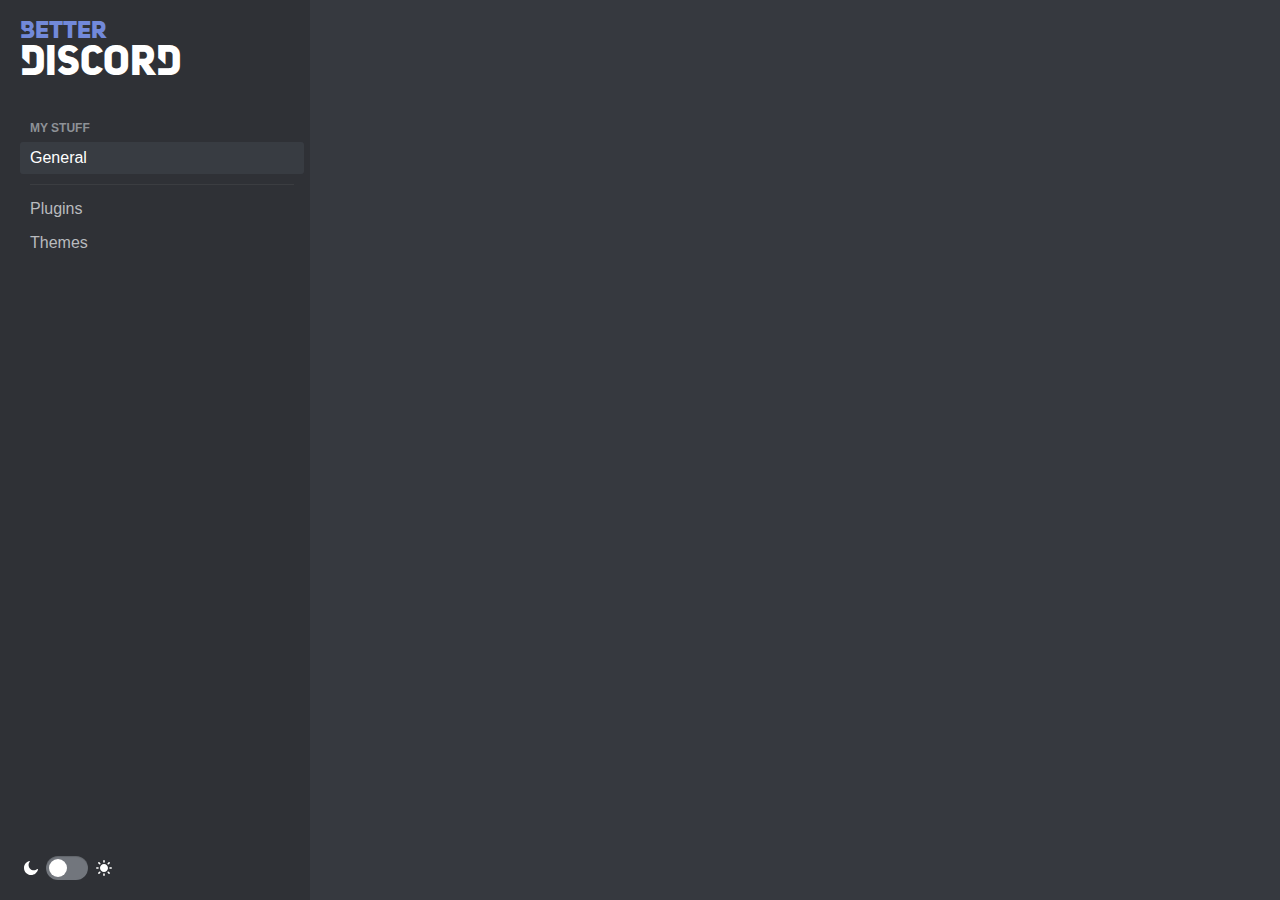
==== index.html @ d0156a09 "stuff" ====
<!DOCTYPE html>
<html class="theme-dark">
	<head>
		<link type="text/css" rel="stylesheet" href="https://mwittrien.github.io/_res/css/discord.css"></link>
		<link type="text/css" rel="stylesheet" href="https://mwittrien.github.io/_res/css/main.css"></link>
		<script src="https://mwittrien.github.io/downloader/downloader.js"></script>
		<style>
			.logo {
				text-transform: uppercase;
				font-family: Discord;
			}
			.logo .primary {
				color: var(--blurple);
				font-size: 24px;
			}
			.logo .secondary {
				font-size: 40px;
			}
		</style>
		<script>
			window.onload = function () {
				const getRects = node => {
					return Node.prototype.isPrototypeOf(node) && node.nodeType != Node.TEXT_NODE ? node.getBoundingClientRect() : {};
				};
				const createElement = html => {
					if (typeof html != "string" || !html.trim()) return null;
					const template = document.createElement("template");
					try {template.innerHTML = html.replace(/(?<!pre)>[\t\r\n]+<(?!pre)/g, "><");}
					catch (err) {template.innerHTML = html.replace(/>[\t\r\n]+<(?!pre)/g, "><");}
					if (template.content.childNodes.length == 1) return template.content.firstElementChild || template.content.firstChild;
					else {
						const wrapper = document.createElement("span");
						const nodes = Array.from(template.content.childNodes);
						while (nodes.length) wrapper.appendChild(nodes.shift());
						return wrapper;
					}
				};
				const toggleElement = (node, force) => {
					let hide = force === undefined ? getComputedStyle(node, null).getPropertyValue("display") != "none" : !force;
					if (hide) node.style.setProperty("display", "none", "important");
					else node.style.removeProperty("display");
				};
				const formatClassName = (...classes) => {
					return [...new Set(classes.flat(10).filter(n => n).join(" ").split(" "))].join(" ").trim();
				};
				
				const appendModal = (...children) => {
					let modals = document.querySelector(".modals");
					const modalChildren = [children].flat(10);
					if (!modals || !modalChildren.length) return;
					
					const wrapper = createElement(`<div class="modal-wrapper"><div class="backdrop"></div></div>`);
					const backdrop = wrapper.querySelector(".backdrop");
					
					backdrop.addEventListener("click", _ => wrapper.remove());
					for (let child of modalChildren) wrapper.appendChild(child);
					modals.appendChild(wrapper);
					return wrapper;
				};
				
				const createSpinner = wrap => {
					return createElement(`${wrap ? '<div class="spinner-container">' : ''}<span class="spinner"><span class="spinner-inner"><span class="spinner-item"></span><span class="spinner-item"></span></span></span>${wrap ? '</div>' : ''}`);
				};
				
				const createSwitch = (config = {}) => {
					const switchEle = createElement(`<div class="${formatClassName("switch", config.checked && "switch-checked", config.disabled && "switch-disabled")}"><input type="checkbox" class="switch-checkbox"></div>`);
					switchEle.addEventListener("click", _ => {
						let checked = !switchEle.classList.contains("switch-checked");
						switchEle.classList.toggle("switch-checked");
						if (typeof config.onChange == "function") config.onChange(checked);
					});
					return switchEle;
				};
				
				const createTooltip = (anker, text, config = {}) => {
					let itemLayerContainer = document.querySelector(".layer-items");
					if (!itemLayerContainer) return;
					let itemLayer = createElement(`<div class="layer-item layer-item-disabled">
						<div class="tooltip">
							<div class="tooltip-pointer"></div>
							<div class="tooltip-content"></div>
						</div>
					</div>`);
					itemLayerContainer.appendChild(itemLayer);
					
					let tooltip = itemLayer.firstElementChild;
					let tooltipContent = itemLayer.querySelector(".tooltip-content");
					let tooltipPointer = itemLayer.querySelector(".tooltip-pointer");
					
					if (config.id) tooltip.id = config.id.split(" ").join("");
					let type = config.type || "top";
					tooltip.classList.add(`tooltip-${type}`);
					tooltip.classList.add(config.color ? `tooltip-${config.color}` : "tooltip-primary");

					let mouseMove = e => {
						let parent = e.target.parentElement.querySelector(":hover");
						if (parent && anker != parent && !anker.contains(parent)) itemLayer.removeTooltip();
					};
					let mouseLeave = e => {itemLayer.removeTooltip();};
					document.addEventListener("mousemove", mouseMove);
					document.addEventListener("mouseleave", mouseLeave);
					
					let observer = new MutationObserver(changes => changes.forEach(change => {
						let nodes = Array.from(change.removedNodes);
						if (nodes.indexOf(itemLayer) > -1 || nodes.indexOf(anker) > -1 || nodes.some(n => n.contains(anker))) itemLayer.removeTooltip();
					}));
					observer.observe(document.body, {subtree: true, childList: true});
					
					(tooltip.setText = itemLayer.setText = newText => {
						if (config.html) tooltipContent.innerHTML = newText;
						else tooltipContent.innerText = newText;
					})(text);
					(tooltip.removeTooltip = itemLayer.removeTooltip = _ => {
						document.removeEventListener("mousemove", mouseMove);
						document.removeEventListener("mouseleave", mouseLeave);
						itemLayer.remove();
						observer.disconnect();
					});
					(tooltip.update = itemLayer.update = newText => {
						if (newText) tooltip.setText(newText);
						let left, top;
						const tRects = getRects(anker);
						const iRects = getRects(itemLayer);
						const aRects = getRects(document.querySelector(".app-mount"));
						const positionOffsets = {height: 10, width: 10};
						const offset = typeof config.offset == "number" ? config.offset : 0;
						switch (type) {
							case "top":
								top = tRects.top - iRects.height - positionOffsets.height + 2 - offset;
								left = tRects.left + (tRects.width - iRects.width) / 2;
								break;
							case "bottom":
								top = tRects.top + tRects.height + positionOffsets.height - 2 + offset;
								left = tRects.left + (tRects.width - iRects.width) / 2;
								break;
							case "left":
								top = tRects.top + (tRects.height - iRects.height) / 2;
								left = tRects.left - iRects.width - positionOffsets.width + 2 - offset;
								break;
							case "right":
								top = tRects.top + (tRects.height - iRects.height) / 2;
								left = tRects.left + tRects.width + positionOffsets.width - 2 + offset;
								break;
							}
							
						itemLayer.style.setProperty("top", `${top}px`, "important");
						itemLayer.style.setProperty("left", `${left}px`, "important");
						
						tooltipPointer.style.removeProperty("margin-left");
						tooltipPointer.style.removeProperty("margin-top");
						if (type == "top" || type == "bottom") {
							if (left < 0) {
								itemLayer.style.setProperty("left", "5px", "important");
								tooltipPointer.style.setProperty("margin-left", `${left - 10}px`, "important");
							}
							else {
								const rightMargin = aRects.width - (left + iRects.width);
								if (rightMargin < 0) {
									itemLayer.style.setProperty("left", `${aRects.width - iRects.width - 5}px`, "important");
									tooltipPointer.style.setProperty("margin-left", `${-1*rightMargin}px`, "important");
								}
							}
						}
						else if (type == "left" || type == "right") {
							if (top < 0) {
								itemLayer.style.setProperty("top", `5px`, "important");
								tooltipPointer.style.setProperty("margin-top", `${top - 10}px`, "important");
							}
							else {
								const bottomMargin = aRects.height - (top + iRects.height);
								if (bottomMargin < 0) {
									itemLayer.style.setProperty("top", `${aRects.height - iRects.height - 5}px`, "important");
									tooltipPointer.style.setProperty("margin-top", `${-1*bottomMargin}px`, "important");
								}
							}
						}
					})();
					
					return itemLayer;
				};
				
				const createLoadingList = (url, getHeader, getChildren) => {
					let header = createElement(`<div class="header">${typeof getHeader == "function" ? getHeader(0) : getHeader}</div>`);
					let list = createElement(`<div></div>`);
					list.appendChild(createSpinner(true));
					
					const parseResponse = response => {
						try {
							while (list.childElementCount) list.firstElementChild.remove();
							list.classList.add("addon-list");
							let children = [getChildren(response)].flat(10).filter(n => n);
							for (let child of children) list.appendChild(child);
							header.innerText = typeof getHeader == "function" ? getHeader(children.length) : getHeader;
						}
						catch (err) {console.error("Error:", err);}
					};
					if (createLoadingList.cache[url]) parseResponse(createLoadingList.cache[url]);
					else {
						const xhttp = new XMLHttpRequest();
						xhttp.onload = function() {
							createLoadingList.cache[url] = this.response;
							parseResponse(this.response);
						};
						xhttp.open("GET", url);
						xhttp.send();
					}
					
					return [header, list];
				};
				createLoadingList.cache = {};
				const createAddonList = (type, ending) => {
					return createLoadingList(`https://mwittrien.github.io/BetterDiscordAddons/${type}/README.md`, amount => `${type} - ${amount}`, response => {
						return response.split("- [").splice(1).map(n => {
							let m = n.split("](");
							let l = m[1].split(") - ");
							let fileName = l[0].split("/").pop();
							return createAddonCard({
								name: (m[0] || "").trim(),
								description: (l[1] || "").trim(),
								icon: `<svg width="100%" height="100%" viewBox="0 0 24 24"><path fill="currentColor" d="${type == "Plugins" ? "m 11.470703,0.625 c -1.314284,0 -2.3808593,1.0666594 -2.3808592,2.3808594 V 4.4335938 H 5.2792969 c -1.0476168,0 -1.8945313,0.85855 -1.8945313,1.90625 v 3.6191406 h 1.4179688 c 1.41905,0 2.5722656,1.1512126 2.5722656,2.5703126 0,1.4191 -1.1532156,2.572266 -2.5722656,2.572265 H 3.375 v 3.619141 c 0,1.0477 0.8566801,1.904297 1.9042969,1.904297 h 3.6191406 v -1.427734 c 0,-1.4189 1.1532235,-2.572266 2.5722655,-2.572266 1.41905,0 2.570313,1.153366 2.570313,2.572266 V 20.625 h 3.61914 c 1.047626,0 1.90625,-0.856597 1.90625,-1.904297 v -3.810547 h 1.427735 c 1.314292,0 2.380859,-1.066559 2.380859,-2.380859 0,-1.3143 -1.066567,-2.38086 -2.380859,-2.380859 H 19.566406 V 6.3398438 c 0,-1.0477002 -0.858624,-1.90625 -1.90625,-1.90625 H 13.851562 V 3.0058594 c 0,-1.3142 -1.066568,-2.3808594 -2.380859,-2.3808594 z" : "m 14.69524,1.9999881 c -0.17256,0 -0.34519,0.065 -0.47686,0.1969 L 8.8655531,7.5498683 16.449675,15.134198 21.802502,9.7812182 c 0.26333,-0.2633 0.26333,-0.6904 0,-0.9537 L 20.7902,7.8168183 c -0.22885,-0.2289 -0.58842,-0.2633 -0.85606,-0.081 l -2.127134,1.4452499 1.437076,-2.1418399 c 0.17949,-0.2675 0.14486,-0.6251001 -0.083,-0.8528001 l -2.195488,-2.19433 c -0.20264,-0.2026 -0.51169,-0.2562 -0.7698,-0.1318 l -0.37921,0.1839 0.18228,-0.4036001 c 0.11521,-0.2555 0.0599,-0.5553 -0.13834,-0.7535 l -0.68843,-0.6901 c -0.131639,-0.13172 -0.30429,-0.19701 -0.476854,-0.19701 z M 7.8695308,8.5459582 6.3201566,10.095378 c -0.126449,0.1264 -0.196927,0.298 -0.196927,0.4769 0,0.1788 0.07043,0.3505 0.196927,0.4769 l 1.469627,1.46967 c 0.283151,0.2832 0.421272,0.6744 0.377578,1.07255 -0.04365,0.3979 -0.264001,0.7495 -0.602173,0.9651 -4.3184212,2.75283 -4.720939,3.15533 -4.853187,3.28763 -0.9493352,0.9493 -0.9493352,2.494471 0,3.443871 0.9502793,0.9503 2.4954759,0.9484 3.4437772,0 0.132338,-0.1323 0.534965,-0.535 3.2875378,-4.853321 0.215049,-0.3374 0.5670574,-0.5568 0.9651044,-0.6006 0.399307,-0.044 0.790042,0.094 1.072518,0.376 l 1.469626,1.46967 c 0.26328,0.2633 0.69043,0.2633 0.95371,0 l 1.549374,-1.54942 z M 4.4762059,18.571608 c 0.243902,0 0.487705,0.092 0.673783,0.2783 0.3722,0.3722 0.3722,0.975401 0,1.347601 -0.3722,0.3722 -0.97541,0.3722 -1.3475649,0 -0.3722,-0.3722 -0.3722,-0.975401 0,-1.347601 0.1861,-0.1861 0.42988,-0.2783 0.6737819,-0.2783 z"}"/></svg>`,
								resourceUrl: `https://mwittrien.github.io/BetterDiscordAddons/${type}/${fileName}/_res`,
								websiteUrl: `https://github.com/mwittrien/BetterDiscordAddons/tree/master/${type}/${fileName}`,
								sourceUrl: `https://mwittrien.github.io/BetterDiscordAddons/${type}/${fileName}/${fileName}${ending}`,
								download: `?${type.toLowerCase().slice(0, -1)}=${l[0].split("/").pop()}`
							});
						});
					});
				};
				const createLibraryEntry = _ => {
					return createLoadingList("https://mwittrien.github.io/BetterDiscordAddons/Library/README.md", "Required Library", response => {
						let parsedResponse = response.trim().replace(/\r/g, "");
						let fileName = (parsedResponse.split(" -")[0] || "").replace("# ", "").trim();
						return createAddonCard({
							name: fileName,
							description: (parsedResponse.split("\n").pop() || "").trim(),
							icon: `<svg width="100%" height="100%" viewBox="0 0 24 24"><path fill="currentColor" d="m 7.3125,2.625 c -0.3238672,0 -0.5859375,0.2620703 -0.5859375,0.5859375 V 14.929687 c 0,0.323868 0.2620703,0.585938 0.5859375,0.585938 2.710313,0 3.840547,1.498711 4.101563,1.914062 V 3.9905599 C 10.603047,3.3127865 9.3007813,2.625 7.3125,2.625 Z M 4.96875,3.796875 c -0.3238672,0 -0.5859375,0.2620703 -0.5859375,0.5859375 V 17.273437 c 0,0.323868 0.2620703,0.585938 0.5859375,0.585938 h 5.30599 C 9.9465755,17.461602 9.0865625,16.6875 7.3125,16.6875 c -0.9692969,0 -1.7578125,-0.788516 -1.7578125,-1.757813 V 3.796875 Z m 9.375,0 c -0.662031,0 -1.266641,0.2287891 -1.757812,0.6005859 V 18.445312 c 0,-0.323281 0.262656,-0.585937 0.585937,-0.585937 h 5.859375 c 0.323868,0 0.585937,-0.26207 0.585937,-0.585938 V 4.3828125 c 0,-0.3238672 -0.262069,-0.5859375 -0.585937,-0.5859375 z M 2.5859375,4.96875 C 2.2620703,4.96875 2,5.2308203 2,5.5546875 V 19.617187 c 0,0.323868 0.2620703,0.585938 0.5859375,0.585938 H 9.171224 c 0.2420313,0.68207 0.892995,1.171875 1.656901,1.171875 h 2.34375 c 0.763906,0 1.414831,-0.489805 1.656901,-1.171875 h 6.585286 C 21.73793,20.203125 22,19.941055 22,19.617187 V 5.5546875 C 22,5.2308203 21.73793,4.96875 21.414062,4.96875 h -0.585937 v 12.304687 c 0,0.969297 -0.827578,1.757813 -1.796875,1.757813 H 13.656901 C 13.41487,19.71332 12.763907,20.203125 12,20.203125 c -0.763906,0 -1.414831,-0.489805 -1.656901,-1.171875 H 4.96875 c -0.9692968,0 -1.796875,-0.788516 -1.796875,-1.757813 V 4.96875 Z"/></svg>`,
							resourceUrl: "https://mwittrien.github.io/BetterDiscordAddons/Library/_res",
							websiteUrl: "https://github.com/mwittrien/BetterDiscordAddons/tree/master/Library",
							sourceUrl: "https://mwittrien.github.io/BetterDiscordAddons/Library/0${fileName}.plugin.js",
							download: "?library"
						});
					});
				};
				const createAddonCard = addon => {
					let card = createElement(`<div class="addon-card">
						<div class="addon-header">
							<div class="addon-cover-wrapper">
								<div class="addon-cover-placeholder"></div>
							</div>
							<div class="addon-icon-wrapper">
								<div class="addon-icon">${addon.icon}</div>
							</div>
						</div>
						<div class="addon-info">
							<div class="addon-title">
								<div class="addon-name">${addon.name}</div>
							</div>
							<div class="addon-description">${addon.description}</div>
							<div class="addon-controls">
								<div class="addon-links"></div>
								<div class="addon-buttons"></div>
							</div>
						</div>
					</div>`);
					
					let headerEle = card.querySelector(".addon-header");
					let linksEle = card.querySelector(".addon-links");
					let buttonsEle = card.querySelector(".addon-buttons");
					
					if (addon.resourceUrl) {
						if (!createAddonCard.cache[addon.resourceUrl]) createAddonCard.cache[addon.resourceUrl] = {};
						
						const addCover = _ => {
							if (createAddonCard.cache[addon.resourceUrl].cover.status != 200 || !createAddonCard.cache[addon.resourceUrl].cover.url) return;
							let coverWrapper = headerEle.querySelector(".addon-cover-wrapper");
							while (coverWrapper.childElementCount) coverWrapper.firstElementChild.remove();
							coverWrapper.appendChild(createElement(`<img class="addon-cover" src="${createAddonCard.cache[addon.resourceUrl].cover.url}" alt="">`));
						};
						if (createAddonCard.cache[addon.resourceUrl].cover) addCover();
						else {
							const types = ["png", "gif"];
							const checkCoverUrl = _ => {
								const type = types.shift();
								if (!type) createAddonCard.cache[addon.resourceUrl].cover = {status: 404};
								else {
									const xhttp = new XMLHttpRequest();
									const url = `${addon.resourceUrl}/cover.${type}`;
									xhttp.onload = function() {
										if (this.status == 200) {
											createAddonCard.cache[addon.resourceUrl].cover = {status: this.status, url: url};
											if (document.contains(headerEle)) addCover();
										}
										else checkCoverUrl();
									};
									xhttp.open("GET", url);
									xhttp.send();
								}
							};
							checkCoverUrl();
						}
						
						const addScreenshots = _ => {
							if (createAddonCard.cache[addon.resourceUrl].screenshots.status != 200) return;
							headerEle.appendChild(createElement(`<div class="addon-screenshots"><svg width="24" height="24" viewBox="0 0 24 24"><path fill="currentColor" d="m 6.4994245,0.9996277 c -1.3780784,0 -2.5000823,1.122003 -2.5000823,2.500082 V 14.500072 c 0,1.378078 1.1220017,2.500082 2.5000823,2.500082 H 21.499917 C 22.877989,17.000154 24,15.878152 24,14.500072 V 3.4997097 c 0,-1.378078 -1.122,-2.500082 -2.500083,-2.500082 z m 0,2.000066 H 21.499917 c 0.27602,0 0.500006,0.223999 0.500006,0.500016 V 10.599553 L 18.841627,6.9119317 c -0.335019,-0.393022 -0.82081,-0.603254 -1.34184,-0.615254 -0.518029,0.003 -1.003965,0.232854 -1.335982,0.630879 l -3.713013,4.4591323 -1.210978,-1.207071 c -0.684039,-0.6840423 -1.7975092,-0.6840423 -2.4805497,0 L 5.999408,12.939473 V 3.4997097 c 0,-0.276015 0.224001,-0.500016 0.5000165,-0.500016 z m 2.5000822,1.000033 c -1.1030635,0 -2.0000658,0.897002 -2.0000658,2.000065 0,1.103064 0.8970023,2.000066 2.0000658,2.000066 1.1030633,0 2.0000653,-0.897002 2.0000653,-2.000066 0,-1.103063 -0.897002,-2.000065 -2.0000653,-2.000065 z M 2.4992929,7.9314967 0.07343181,16.029419 C -0.23858614,17.220487 0.4722125,18.45635 1.665281,18.785369 L 17.12868,22.92613 c 0.193009,0.04992 0.38618,0.07424 0.576192,0.07424 0.996058,0 1.907165,-0.660779 2.16218,-1.634827 l 0.90042,-2.865342 H 6.2494162 c -1.6010916,0 -3.0241024,-1.024778 -3.5411321,-2.550865 L 2.6731251,15.834092 C 2.5511162,15.430068 2.4992959,15.090089 2.4992959,14.750071 Z"/></svg></div>`));
							headerEle.classList.add("has-screenshots");
							
							createAddonCard.cache[addon.resourceUrl].screenshots.urls.push(`${addon.resourceUrl}/screenshot1.png`);
							headerEle.addEventListener("click", _ => {
								const openScreenshots = _ => {
									const appMount = document.querySelector(".app-mount");
									
									const urls = [...new Set([createAddonCard.cache[addon.resourceUrl].screenshots.urls].flat(10).filter(n => n))];
									const images = {};
									
									const imageModal = createElement(`<div class="screenshots">
										<div class="screenshot previous"><img src="" alt=""></div>
										<div class="screenshot current"><img src="" alt=""></div>
										<div class="screenshot next"><img src="" alt=""></div>
									</div>`);
									const previous = imageModal.querySelector(".previous");
									const current = imageModal.querySelector(".current");
									const next = imageModal.querySelector(".next");
									
									let i = 0;
									const switchImages = _ => {
										loadImage(previous, urls[i-1]);
										loadImage(current, urls[i]);
										loadImage(next, urls[i+1]);
									};
									const loadImage = (screenshot, url) => {
										toggleElement(screenshot, url);
										if (url) {
											if (images[url]) setImage(screenshot, url);
											else {
												let loadingIcon = createSpinner(true);
												let image =  screenshot.firstElementChild;
												screenshot.appendChild(loadingIcon);
												image.remove();
												
												let img = new Image();
												img.onload = function() {
													loadingIcon.remove();
													screenshot.appendChild(image);
													images[url] = {width: this.width, height: this.height};
													setImage(screenshot, url);
												};
												img.src = url;
											}
										}
										else {
											screenshot.style.removeProperty("width");
											screenshot.style.removeProperty("height");
											screenshot.firstElementChild.src = "";
										}
									};
									const setImage = (screenshot, url) => {
										const aRects = getRects(appMount);
										const ratio = Math.min(1, (aRects.width * 0.8 - 20) / images[url].width, (aRects.height - 100) / images[url].height);
										const width = Math.round(ratio * images[url].width);
										const height = Math.round(ratio * images[url].height);
										screenshot.style.setProperty("width", `${width}px`);
										screenshot.style.setProperty("height", `${height}px`);
										screenshot.firstElementChild.src = url;
									};
									
									previous.addEventListener("click", _ => switchImages(--i));
									next.addEventListener("click", _ => switchImages(++i));
									switchImages();
									appendModal(imageModal);
								};
								if (createAddonCard.cache[addon.resourceUrl].screenshots.fetched) openScreenshots();
								else {
									const loadingScreen = appendModal(createSpinner(true));
									let i = 2;
									const loadScreenshot = _ => {
										const xhttp = new XMLHttpRequest();
										const url = `${addon.resourceUrl}/screenshot${i++}.png`;
										xhttp.onload = function() {
											if (this.status == 200) {
												createAddonCard.cache[addon.resourceUrl].screenshots.urls.push(url);
												loadScreenshot();
											}
											else {
												createAddonCard.cache[addon.resourceUrl].screenshots.fetched = true;
												loadingScreen.remove();
												openScreenshots();
											}
										};
										xhttp.open("GET", url);
										xhttp.send();
									};
									loadScreenshot();
								}
							});
						};
						if (createAddonCard.cache[addon.resourceUrl].screenshots) addScreenshots();
						else {
							const xhttp = new XMLHttpRequest();
							const url = `${addon.resourceUrl}/screenshot1.png`;
							xhttp.onload = function() {
								createAddonCard.cache[addon.resourceUrl].screenshots = {status: this.status, fetched: false, urls: []};
								if (document.contains(headerEle)) addScreenshots();
							};
							xhttp.open("GET", url);
							xhttp.send();
						}
					}
					
					let links = [], buttons = [];
					if (addon.websiteUrl) links.push({
						text: "Website",
						url: addon.websiteUrl,
						svg: `<svg width="20" height="20" viewBox="0 0 20 20"><path fill="currentColor" d="M 9.99,0 C 4.47,0 0,4.48 0,10 0,15.52 4.47,20 9.99,20 15.52,20 20,15.52 20,10 20,4.48 15.52,0 9.99,0 Z m 6.93,6 H 13.97 C 13.65,4.75 13.19,3.55 12.59,2.44 14.43,3.07 15.96,4.35 16.92,6 Z M 10,2.04 c 0.83,1.2 1.48,2.53 1.91,3.96 H 8.09 C 8.52,4.57 9.17,3.24 10,2.04 Z M 2.26,12 C 2.1,11.36 2,10.69 2,10 2,9.31 2.1,8.64 2.26,8 H 5.64 C 5.56,8.66 5.5,9.32 5.5,10 c 0,0.68 0.06,1.34 0.14,2 z m 0.82,2 h 2.95 c 0.32,1.25 0.78,2.45 1.38,3.56 C 5.57,16.93 4.04,15.66 3.08,14 Z M 6.03,6 H 3.08 C 4.04,4.34 5.57,3.07 7.41,2.44 6.81,3.55 6.35,4.75 6.03,6 Z M 10,17.96 C 9.17,16.76 8.52,15.43 8.09,14 h 3.82 C 11.48,15.43 10.83,16.76 10,17.96 Z M 12.34,12 H 7.66 C 7.57,11.34 7.5,10.68 7.5,10 7.5,9.32 7.57,8.65 7.66,8 h 4.68 c 0.09,0.65 0.16,1.32 0.16,2 0,0.68 -0.07,1.34 -0.16,2 z m 0.25,5.56 c 0.6,-1.11 1.06,-2.31 1.38,-3.56 h 2.95 c -0.96,1.65 -2.49,2.93 -4.33,3.56 z M 14.36,12 c 0.08,-0.66 0.14,-1.32 0.14,-2 0,-0.68 -0.06,-1.34 -0.14,-2 h 3.38 C 17.9,8.64 18,9.31 18,10 c 0,0.69 -0.1,1.36 -0.26,2 z"/></svg>`
					});
					if (addon.sourceUrl) links.push({
						text: "Source",
						url: addon.sourceUrl,
						svg: `<svg width="20" height="20" viewBox="0 0 20 20"><path fill="currentColor" d="m 10,0.4165232 c -5.525,0 -10,4.4 -10,9.8266668 0,4.3425 2.865,8.025 6.8375,9.323334 0.5,0.0925 0.6833333,-0.211667 0.6833333,-0.4725 0,-0.233334 -0.00833,-0.851667 -0.0125,-1.670834 C 4.7266667,18.01569 4.14,16.104857 4.14,16.104857 c -0.455,-1.134167 -1.1125,-1.4375 -1.1125,-1.4375 -0.9058333,-0.609167 0.07,-0.596667 0.07,-0.596667 1.0041667,0.06833 1.5316667,1.0125 1.5316667,1.0125 0.8916666,1.5025 2.3408333,1.068334 2.9125,0.8175 0.09,-0.635833 0.3475,-1.068333 0.6333333,-1.314166 C 5.9541667,14.34069 3.62,13.49569 3.62,9.7306896 c 0,-1.0725 0.3875,-1.949166 1.0291667,-2.636666 -0.1125,-0.248334 -0.45,-1.2475004 0.0875,-2.6008337 0,0 0.8375,-0.2633333 2.75,1.0075 0.8,-0.2183333 1.65,-0.3266667 2.5,-0.3316667 0.8500003,0.005 1.7000003,0.1133334 2.5000003,0.3316667 1.9,-1.2708333 2.7375,-1.0075 2.7375,-1.0075 0.5375,1.3533333 0.2,2.3524997 0.1,2.6008337 0.6375,0.6875 1.025,1.564166 1.025,2.636666 0,3.7750004 -2.3375,4.6058344 -4.5625,4.8475004 0.35,0.295 0.675,0.8975 0.675,1.818334 0,1.315 -0.0125,2.371666 -0.0125,2.690833 0,0.2575 0.175,0.565 0.6875,0.466667 C 17.1375,18.264024 20,14.579024 20,10.24319 20,4.8165232 15.5225,0.4165232 10,0.4165232 Z"/></svg>`
					});
					if (addon.download) buttons.push({
						text: "Download",
						svg: `<svg width="20" height="20" viewBox="0 0 16 16"><path fill="currentColor" fill-rule="evenodd" d="M7.47 10.78a.75.75 0 001.06 0l3.75-3.75a.75.75 0 00-1.06-1.06L8.75 8.44V1.75a.75.75 0 00-1.5 0v6.69L4.78 5.97a.75.75 0 00-1.06 1.06l3.75 3.75zM3.75 13a.75.75 0 000 1.5h8.5a.75.75 0 000-1.5h-8.5z"/></svg>`,
						onClick: _ => window.DownloadApi.convert(addon.download)
					});
					for (let link of links) {
						let linkEle = createElement(`<div class="addon-link">${link.svg}</div>`);
						if (link.text) linkEle.addEventListener("mouseenter", _ => createTooltip(linkEle, link.text));
						if (link.url) linkEle.addEventListener("click", _ => window.open(link.url, "_target"));
						linksEle.appendChild(linkEle);
					}
					for (let button of buttons) {
						let buttonEle = createElement(`<button class="addon-button">${button.svg}</button>`);
						if (button.text) buttonEle.addEventListener("mouseenter", _ => createTooltip(buttonEle, button.text));
						if (button.onClick) buttonEle.addEventListener("click", button.onClick);
						buttonsEle.appendChild(buttonEle);
					}
					return card;
				};
				createAddonCard.cache = {};
				
				const sidebar = document.querySelector(".sidebar-region .sidebar");
				const sidebarHeader = document.querySelector(".sidebar-region .sidebar-header");
				const sidebarFooter = document.querySelector(".sidebar-region .sidebar-footer");
				const content = document.querySelector(".content-region .content");
				
				const sections = [
					{section: "Title", title: "My Stuff"},
					{section: "General", renderSection: _ => {}},
					{section: "Separator"},
					{section: "Plugins", renderSection: _ => [createAddonList("Plugins", ".plugin.js"), createElement(`<div class="divider"></div>`), createLibraryEntry()]},
					{section: "Themes", renderSection: _ => createAddonList("Themes", ".theme.css")}
				];
				let items = [];
				
				let selectedSection;
				const renderContent = data => {
					if (typeof data.renderSection != "function") return;
					while (content.childElementCount) content.firstElementChild.remove();
					let sectionElements = [data.renderSection()].flat(10).filter(n => n);
					for (let element of sectionElements) content.appendChild(element);
					selectedSection = data.section;
				};
				renderContent(sections.find(data => data.section != "Title" && data.section != "Separator"));
				
				sidebarHeader.appendChild(createElement(`<div class="logo"><div class="primary">Better</div><div class="secondary">Discord</div></div>`));
				
				const changeTheme = value => {
					for (let element of document.querySelectorAll(".theme-dark, .theme-light")) {
						element.classList.add(value ? "theme-light" : "theme-dark");
						element.classList.remove(value ? "theme-dark" : "theme-light");
					}
				};
				let isLight = localStorage.getItem("theme") == "light";
				changeTheme(isLight);
				let themeSwitch = createElement(`<div class="theme-switch"><svg width="14" height="14" viewBox="0 0 24 24"><path fill="currentColor" d="m 23.41599,13.668986 c -0.24551,-0.06138 -0.49103,0 -0.70585,0.153447 -0.79793,0.675166 -1.71861,1.227575 -2.73136,1.595848 -0.95137,0.368272 -1.99481,0.552408 -3.09963,0.552408 -2.48583,0 -4.75685,-1.012749 -6.38338,-2.639286 C 8.8692296,11.704867 7.8564796,9.4338531 7.8564796,6.9480141 c 0,-1.043439 0.18414,-2.056188 0.49103,-2.976869 0.33758,-0.98206 0.82861,-1.872052 1.47309,-2.639286 C 10.0968,0.99427611 10.03542,0.50324611 9.6978396,0.22704111 c -0.21482,-0.153447 -0.46034,-0.214825 -0.70585,-0.153447 -2.6086,0.705856 -4.87961,2.27101399 -6.50615,4.35789099 C 0.92067962,6.4876731 -3.791132e-7,9.0348911 -3.791132e-7,11.796935 c 0,3.345141 1.3503299791132,6.383389 3.5599699791132,8.593024 2.20963,2.209635 5.21719,3.559967 8.5930204,3.559967 2.82342,0 5.43202,-0.98206 7.5189,-2.608597 2.11756,-1.657226 3.65203,-4.020307 4.29651,-6.720972 0.12276,-0.429651 -0.12276,-0.859303 -0.55241,-0.951371 z"/></svg><svg width="16" height="16" viewBox="0 0 24 24"><path fill="currentColor" d="m 12,-3.15e-5 c -0.647828,0 -1.172909,0.52508111 -1.172909,1.1729088 v 1.8766543 c 0,0.6472963 0.525081,1.1718709 1.172909,1.1718709 0.647296,0 1.172909,-0.5245746 1.172909,-1.1718709 V 1.1728773 C 13.172909,0.52504961 12.647828,-3.15e-5 12,-3.15e-5 Z M 4.343915,3.1709746 c -0.300132,0 -0.600289,0.1145172 -0.82934,0.3435687 -0.458103,0.4575715 -0.458103,1.2011087 0,1.6586802 l 1.326529,1.3265289 c 0.458103,0.4586345 1.200577,0.4586345 1.65868,0 0.458103,-0.4581029 0.458103,-1.2005772 0,-1.6586801 L 5.173255,3.5145433 C 4.944203,3.2854918 4.644047,3.1709746 4.343915,3.1709746 Z m 15.311132,0 c -0.300198,0 -0.599516,0.1147829 -0.828302,0.3435687 l -1.327567,1.326529 c -0.457571,0.4581029 -0.457571,1.2005772 0,1.6586801 0.458635,0.4581031 1.201109,0.4581031 1.65868,0 l 1.327567,-1.3265289 c 0.458103,-0.4575715 0.458103,-1.2005773 0,-1.6586802 C 20.256374,3.2857575 19.955246,3.1709746 19.655047,3.1709746 Z M 12,5.9890697 c -3.314603,0 -6.010899,2.6962957 -6.010899,6.0108983 0,3.314603 2.696296,6.011937 6.010899,6.011937 3.314072,0 6.010899,-2.696802 6.010899,-6.011937 C 18.010899,8.6848339 15.314072,5.9890697 12,5.9890697 Z M 1.172909,10.82706 C 0.525081,10.82706 0,11.35214 0,11.999968 c 0,0.647828 0.525081,1.171871 1.172909,1.171871 h 1.876654 c 0.647296,0 1.171871,-0.524043 1.171871,-1.171871 0,-0.647828 -0.525081,-1.172908 -1.172909,-1.172908 z m 19.777528,0 c -0.647828,0 -1.172909,0.52508 -1.172909,1.172908 0,0.647828 0.525081,1.171871 1.172909,1.171871 h 1.876654 C 23.474919,13.171839 24,12.647796 24,11.999968 24,11.35214 23.474919,10.82706 22.827091,10.82706 Z M 5.670444,17.156616 c -0.300132,0 -0.600289,0.114251 -0.82934,0.343569 l -1.326529,1.326528 c -0.457572,0.457572 -0.458103,1.201109 0,1.65868 0.458103,0.457572 1.201108,0.457572 1.65868,0 l 1.326529,-1.327567 c 0.458103,-0.457571 0.458103,-1.200601 0,-1.657641 -0.229052,-0.229318 -0.529208,-0.343569 -0.82934,-0.343569 z m 12.658074,0.0011 c -0.300198,0 -0.600288,0.113745 -0.82934,0.342532 -0.458103,0.45757 -0.458103,1.200576 0,1.658679 l 1.327567,1.326529 c 0.458103,0.457572 1.200577,0.457572 1.65868,0 0.458103,-0.457571 0.458103,-1.200602 0,-1.657642 l -1.327567,-1.327566 c -0.228785,-0.228787 -0.529141,-0.342532 -0.82934,-0.342532 z M 12,19.777559 c -0.647828,0 -1.172909,0.525081 -1.172909,1.172909 v 1.875616 c 0,0.648359 0.525081,1.173947 1.172909,1.173947 0.647828,0 1.172909,-0.525588 1.172909,-1.173947 v -1.875616 c 0,-0.647828 -0.525613,-1.172909 -1.172909,-1.172909 z"/></svg></div>`);
				themeSwitch.insertBefore(createSwitch({
					checked: isLight,
					onChange: value => {
						localStorage.setItem("theme", value ? "light" : "dark");
						changeTheme(value);
					}
				}), themeSwitch.firstElementChild.nextSibling);
				sidebarFooter.appendChild(themeSwitch);
				
				for (const data of sections) {
					const item = createElement(data.section == "Title" ? `<div class="sidebar-title">${data.title}</div>` : data.section == "Separator" ? `<div class="sidebar-separator"></div>` : `<div class="${formatClassName("sidebar-item", selectedSection == data.section && "selected")}">${data.section}</div>`);
					if (typeof data.renderSection == "function") {
						items.push(item);
						item.addEventListener("click", _ => {
							if (selectedSection == data.section) return;
							renderContent(data);
							for (let i of items) i.classList.remove("selected");
							item.classList.add("selected");
						});
					}
					sidebar.appendChild(item);
				}
			};
		</script>
	</head>
	<body>
		<div class="app-mount">
			<div class="app-container">
				<div class="app">
					<div class="bg"></div>
					<div class="layers">
						<div class="layer">
							<div class="sidebar-view">
								<div class="sidebar-region">
									<div class="sidebar-header"></div>
									<div class="scroller fade">
										<div class="sidebar"></div>
									</div>
									<div class="sidebar-footer"></div>
								</div>
								<div class="content-region">
									<div class="scroller auto">
										<div class="content"></div>
									</div>
								</div>
							</div>
						</div>
					</div>
				</div>
			</div>
			<div class="modals"></div>
			<div class="layer-items"></div>
		</div>
	</body>
</html>
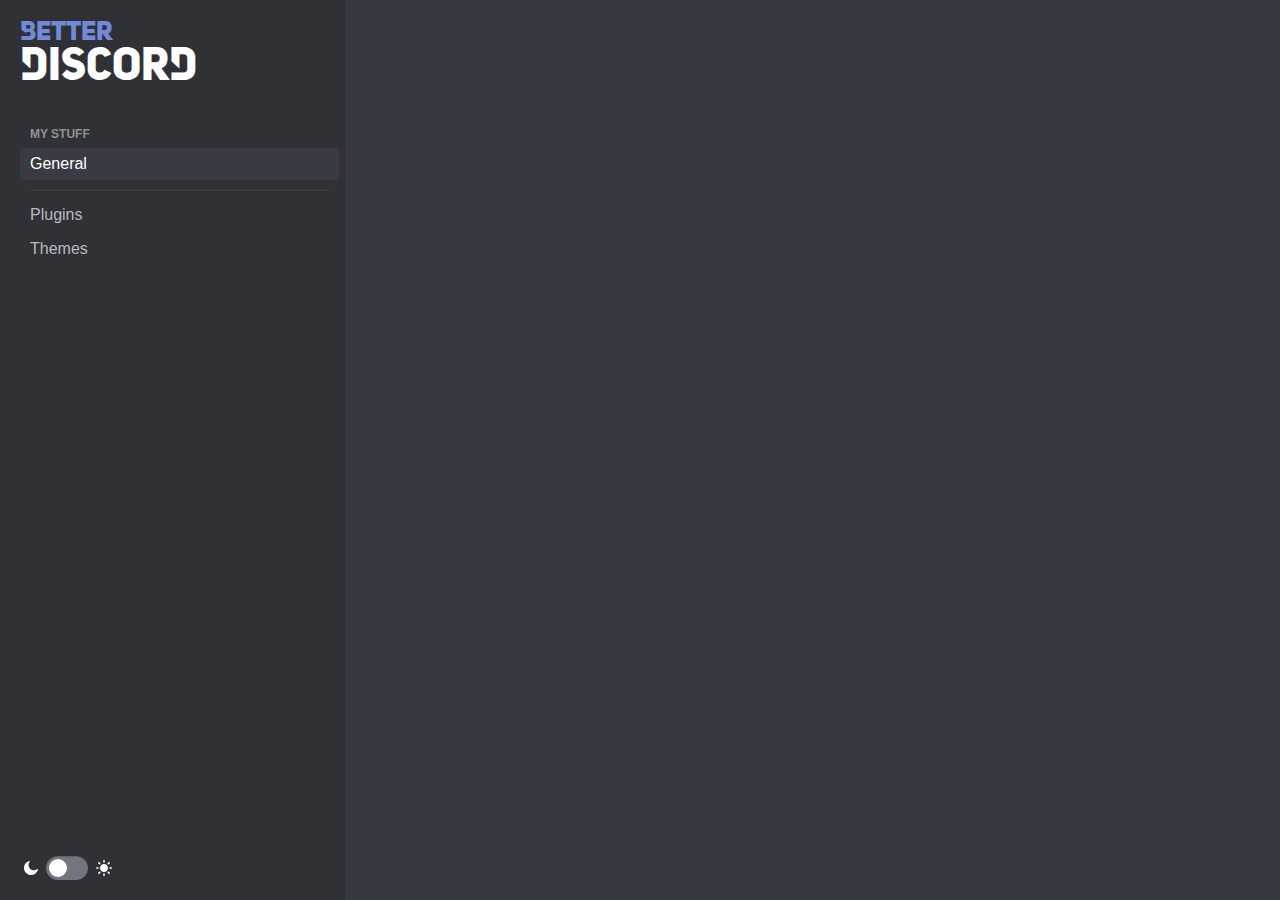
==== commit ca100970: "stuff" ====
--- a/index.html
+++ b/index.html
@@ -5,17 +5,6 @@
 		<link type="text/css" rel="stylesheet" href="https://mwittrien.github.io/_res/css/main.css"></link>
 		<script src="https://mwittrien.github.io/downloader/downloader.js"></script>
 		<style>
-			.logo {
-				text-transform: uppercase;
-				font-family: Discord;
-			}
-			.logo .primary {
-				color: var(--blurple);
-				font-size: 24px;
-			}
-			.logo .secondary {
-				font-size: 40px;
-			}
 		</style>
 		<script>
 			window.onload = function () {
@@ -180,17 +169,22 @@
 				};
 				
 				const createLoadingList = (url, getHeader, getChildren) => {
-					let header = createElement(`<div class="header">${typeof getHeader == "function" ? getHeader(0) : getHeader}</div>`);
+					let header = createElement(`<div class="header"></div>`);
 					let list = createElement(`<div></div>`);
 					list.appendChild(createSpinner(true));
-					
+					const setHeader = _ => {
+						while (header.childElementCount) header.firstElementChild.remove();
+						let headerChildren = [typeof getHeader == "function" ? getHeader(0) : getHeader].flat(10).filter(n => n);
+						for (let child of headerChildren) header.appendChild(typeof child == "string" ? createElement(`<span>${child}</span>`) : child);
+					};
+					setHeader();
 					const parseResponse = response => {
 						try {
+							list.classList.add("addon-list");
 							while (list.childElementCount) list.firstElementChild.remove();
-							list.classList.add("addon-list");
 							let children = [getChildren(response)].flat(10).filter(n => n);
-							for (let child of children) list.appendChild(child);
-							header.innerText = typeof getHeader == "function" ? getHeader(children.length) : getHeader;
+							for (let child of children) list.appendChild(typeof child == "string" ? createElement(`<span>${child}</span>`) : child);
+							setHeader();
 						}
 						catch (err) {console.error("Error:", err);}
 					};
@@ -209,23 +203,63 @@
 				};
 				createLoadingList.cache = {};
 				const createAddonList = (type, ending) => {
-					return createLoadingList(`https://mwittrien.github.io/BetterDiscordAddons/${type}/README.md`, amount => `${type} - ${amount}`, response => {
-						return response.split("- [").splice(1).map(n => {
+					return createLoadingList(`https://mwittrien.github.io/BetterDiscordAddons/${type}/README.md`,
+						amount => {
+							const search = createElement(`<div class="addon-list-search search">
+								<div class="search-inner">
+									<input class="search-input" placeholder="Search" value="">
+									<div class="search-icon-layout" tabindex="-1" role="button">
+										<div class="search-icon-container">
+											<svg class="search-icon search-icon-mag" aria-label="Search" aria-hidden="false" width="24" height="24" viewBox="0 0 24 24"><path fill="currentColor" d="M21.707 20.293L16.314 14.9C17.403 13.504 18 11.799 18 10C18 7.863 17.167 5.854 15.656 4.344C14.146 2.832 12.137 2 10 2C7.863 2 5.854 2.832 4.344 4.344C2.833 5.854 2 7.863 2 10C2 12.137 2.833 14.146 4.344 15.656C5.854 17.168 7.863 18 10 18C11.799 18 13.504 17.404 14.9 16.314L20.293 21.706L21.707 20.293ZM10 16C8.397 16 6.891 15.376 5.758 14.243C4.624 13.11 4 11.603 4 10C4 8.398 4.624 6.891 5.758 5.758C6.891 4.624 8.397 4 10 4C11.603 4 13.109 4.624 14.242 5.758C15.376 6.891 16 8.398 16 10C16 11.603 15.376 13.11 14.242 14.243C13.109 15.376 11.603 16 10 16Z"/></svg>
+											<svg class="search-icon search-icon-clear" aria-label="Close" aria-hidden="false" width="24" height="24" viewBox="0 0 24 24"><path fill="currentColor" d="M18.4 4L12 10.4L5.6 4L4 5.6L10.4 12L4 18.4L5.6 20L12 13.6L18.4 20L20 18.4L13.6 12L20 5.6L18.4 4Z"></path></svg>
+										</div>
+									</div>
+								</div>
+							</div>`);
+							const input = search.querySelector(".search-input");
+							const icon = search.querySelector(".search-icon-layout");
+							const mag = search.querySelector(".search-icon-mag");
+							const clear = search.querySelector(".search-icon-clear");
+							const updateSearch = newSearch => {
+								if (newSearch !== undefined) {
+									createAddonList.search[type] = newSearch;
+									input.value = newSearch;
+								}
+								let hasSearch = createAddonList.search[type] && createAddonList.search[type].length > 0;
+								icon.classList[hasSearch ? "add" : "remove"]("search-icon-layout-clear");
+								mag.classList[!hasSearch ? "add" : "remove"]("search-icon-visibile");
+								clear.classList[hasSearch ? "add" : "remove"]("search-icon-visibile");
+							};
+							let timeout;
+							input.addEventListener("input", _ => {
+								clearTimeout(timeout);
+								timeout = setTimeout(_ => updateSearch(input.value));
+							});
+							clear.addEventListener("click", _ => {
+								updateSearch("");
+							});
+							updateSearch();
+							return [createElement(`<div class="addon-list-title">${type} - ${amount}</div>`), search];
+						},
+						response => response.split("- [").splice(1).map(n => {
 							let m = n.split("](");
 							let l = m[1].split(") - ");
 							let fileName = l[0].split("/").pop();
-							return createAddonCard({
-								name: (m[0] || "").trim(),
-								description: (l[1] || "").trim(),
+							let name = (m[0] || "").trim();
+							let description = (l[1] || "").trim();
+							return name && (!createAddonList.search[type] || [name, description].filter(n => n).some(s => s.toLowerCase().indexOf(createAddonList.search[type].toLowerCase()) > -1)) && createAddonCard({
+								name: name,
+								description: description,
 								icon: `<svg width="100%" height="100%" viewBox="0 0 24 24"><path fill="currentColor" d="${type == "Plugins" ? "m 11.470703,0.625 c -1.314284,0 -2.3808593,1.0666594 -2.3808592,2.3808594 V 4.4335938 H 5.2792969 c -1.0476168,0 -1.8945313,0.85855 -1.8945313,1.90625 v 3.6191406 h 1.4179688 c 1.41905,0 2.5722656,1.1512126 2.5722656,2.5703126 0,1.4191 -1.1532156,2.572266 -2.5722656,2.572265 H 3.375 v 3.619141 c 0,1.0477 0.8566801,1.904297 1.9042969,1.904297 h 3.6191406 v -1.427734 c 0,-1.4189 1.1532235,-2.572266 2.5722655,-2.572266 1.41905,0 2.570313,1.153366 2.570313,2.572266 V 20.625 h 3.61914 c 1.047626,0 1.90625,-0.856597 1.90625,-1.904297 v -3.810547 h 1.427735 c 1.314292,0 2.380859,-1.066559 2.380859,-2.380859 0,-1.3143 -1.066567,-2.38086 -2.380859,-2.380859 H 19.566406 V 6.3398438 c 0,-1.0477002 -0.858624,-1.90625 -1.90625,-1.90625 H 13.851562 V 3.0058594 c 0,-1.3142 -1.066568,-2.3808594 -2.380859,-2.3808594 z" : "m 14.69524,1.9999881 c -0.17256,0 -0.34519,0.065 -0.47686,0.1969 L 8.8655531,7.5498683 16.449675,15.134198 21.802502,9.7812182 c 0.26333,-0.2633 0.26333,-0.6904 0,-0.9537 L 20.7902,7.8168183 c -0.22885,-0.2289 -0.58842,-0.2633 -0.85606,-0.081 l -2.127134,1.4452499 1.437076,-2.1418399 c 0.17949,-0.2675 0.14486,-0.6251001 -0.083,-0.8528001 l -2.195488,-2.19433 c -0.20264,-0.2026 -0.51169,-0.2562 -0.7698,-0.1318 l -0.37921,0.1839 0.18228,-0.4036001 c 0.11521,-0.2555 0.0599,-0.5553 -0.13834,-0.7535 l -0.68843,-0.6901 c -0.131639,-0.13172 -0.30429,-0.19701 -0.476854,-0.19701 z M 7.8695308,8.5459582 6.3201566,10.095378 c -0.126449,0.1264 -0.196927,0.298 -0.196927,0.4769 0,0.1788 0.07043,0.3505 0.196927,0.4769 l 1.469627,1.46967 c 0.283151,0.2832 0.421272,0.6744 0.377578,1.07255 -0.04365,0.3979 -0.264001,0.7495 -0.602173,0.9651 -4.3184212,2.75283 -4.720939,3.15533 -4.853187,3.28763 -0.9493352,0.9493 -0.9493352,2.494471 0,3.443871 0.9502793,0.9503 2.4954759,0.9484 3.4437772,0 0.132338,-0.1323 0.534965,-0.535 3.2875378,-4.853321 0.215049,-0.3374 0.5670574,-0.5568 0.9651044,-0.6006 0.399307,-0.044 0.790042,0.094 1.072518,0.376 l 1.469626,1.46967 c 0.26328,0.2633 0.69043,0.2633 0.95371,0 l 1.549374,-1.54942 z M 4.4762059,18.571608 c 0.243902,0 0.487705,0.092 0.673783,0.2783 0.3722,0.3722 0.3722,0.975401 0,1.347601 -0.3722,0.3722 -0.97541,0.3722 -1.3475649,0 -0.3722,-0.3722 -0.3722,-0.975401 0,-1.347601 0.1861,-0.1861 0.42988,-0.2783 0.6737819,-0.2783 z"}"/></svg>`,
 								resourceUrl: `https://mwittrien.github.io/BetterDiscordAddons/${type}/${fileName}/_res`,
 								websiteUrl: `https://github.com/mwittrien/BetterDiscordAddons/tree/master/${type}/${fileName}`,
 								sourceUrl: `https://mwittrien.github.io/BetterDiscordAddons/${type}/${fileName}/${fileName}${ending}`,
 								download: `?${type.toLowerCase().slice(0, -1)}=${l[0].split("/").pop()}`
 							});
-						});
-					});
-				};
+						}).filter(n => n)
+					);
+				};
+				createAddonList.search = {};
 				const createLibraryEntry = _ => {
 					return createLoadingList("https://mwittrien.github.io/BetterDiscordAddons/Library/README.md", "Required Library", response => {
 						let parsedResponse = response.trim().replace(/\r/g, "");
@@ -255,7 +289,7 @@
 							<div class="addon-title">
 								<div class="addon-name">${addon.name}</div>
 							</div>
-							<div class="addon-description">${addon.description}</div>
+							<div class="addon-description scroller dark thin fade">${addon.description}</div>
 							<div class="addon-controls">
 								<div class="addon-links"></div>
 								<div class="addon-buttons"></div>
@@ -272,6 +306,7 @@
 						
 						const addCover = _ => {
 							if (createAddonCard.cache[addon.resourceUrl].cover.status != 200 || !createAddonCard.cache[addon.resourceUrl].cover.url) return;
+							headerEle.classList.add("has-screenshots");
 							let coverWrapper = headerEle.querySelector(".addon-cover-wrapper");
 							while (coverWrapper.childElementCount) coverWrapper.firstElementChild.remove();
 							coverWrapper.appendChild(createElement(`<img class="addon-cover" src="${createAddonCard.cache[addon.resourceUrl].cover.url}" alt="">`));
@@ -299,111 +334,111 @@
 							checkCoverUrl();
 						}
 						
-						const addScreenshots = _ => {
+						const addScreenshotsButton = _ => {
 							if (createAddonCard.cache[addon.resourceUrl].screenshots.status != 200) return;
 							headerEle.appendChild(createElement(`<div class="addon-screenshots"><svg width="24" height="24" viewBox="0 0 24 24"><path fill="currentColor" d="m 6.4994245,0.9996277 c -1.3780784,0 -2.5000823,1.122003 -2.5000823,2.500082 V 14.500072 c 0,1.378078 1.1220017,2.500082 2.5000823,2.500082 H 21.499917 C 22.877989,17.000154 24,15.878152 24,14.500072 V 3.4997097 c 0,-1.378078 -1.122,-2.500082 -2.500083,-2.500082 z m 0,2.000066 H 21.499917 c 0.27602,0 0.500006,0.223999 0.500006,0.500016 V 10.599553 L 18.841627,6.9119317 c -0.335019,-0.393022 -0.82081,-0.603254 -1.34184,-0.615254 -0.518029,0.003 -1.003965,0.232854 -1.335982,0.630879 l -3.713013,4.4591323 -1.210978,-1.207071 c -0.684039,-0.6840423 -1.7975092,-0.6840423 -2.4805497,0 L 5.999408,12.939473 V 3.4997097 c 0,-0.276015 0.224001,-0.500016 0.5000165,-0.500016 z m 2.5000822,1.000033 c -1.1030635,0 -2.0000658,0.897002 -2.0000658,2.000065 0,1.103064 0.8970023,2.000066 2.0000658,2.000066 1.1030633,0 2.0000653,-0.897002 2.0000653,-2.000066 0,-1.103063 -0.897002,-2.000065 -2.0000653,-2.000065 z M 2.4992929,7.9314967 0.07343181,16.029419 C -0.23858614,17.220487 0.4722125,18.45635 1.665281,18.785369 L 17.12868,22.92613 c 0.193009,0.04992 0.38618,0.07424 0.576192,0.07424 0.996058,0 1.907165,-0.660779 2.16218,-1.634827 l 0.90042,-2.865342 H 6.2494162 c -1.6010916,0 -3.0241024,-1.024778 -3.5411321,-2.550865 L 2.6731251,15.834092 C 2.5511162,15.430068 2.4992959,15.090089 2.4992959,14.750071 Z"/></svg></div>`));
 							headerEle.classList.add("has-screenshots");
-							
 							createAddonCard.cache[addon.resourceUrl].screenshots.urls.push(`${addon.resourceUrl}/screenshot1.png`);
-							headerEle.addEventListener("click", _ => {
-								const openScreenshots = _ => {
-									const appMount = document.querySelector(".app-mount");
-									
-									const urls = [...new Set([createAddonCard.cache[addon.resourceUrl].screenshots.urls].flat(10).filter(n => n))];
-									const images = {};
-									
-									const imageModal = createElement(`<div class="screenshots">
-										<div class="screenshot previous"><img src="" alt=""></div>
-										<div class="screenshot current"><img src="" alt=""></div>
-										<div class="screenshot next"><img src="" alt=""></div>
-									</div>`);
-									const previous = imageModal.querySelector(".previous");
-									const current = imageModal.querySelector(".current");
-									const next = imageModal.querySelector(".next");
-									
-									let i = 0;
-									const switchImages = _ => {
-										loadImage(previous, urls[i-1]);
-										loadImage(current, urls[i]);
-										loadImage(next, urls[i+1]);
-									};
-									const loadImage = (screenshot, url) => {
-										toggleElement(screenshot, url);
-										if (url) {
-											if (images[url]) setImage(screenshot, url);
-											else {
-												let loadingIcon = createSpinner(true);
-												let image =  screenshot.firstElementChild;
-												screenshot.appendChild(loadingIcon);
-												image.remove();
-												
-												let img = new Image();
-												img.onload = function() {
-													loadingIcon.remove();
-													screenshot.appendChild(image);
-													images[url] = {width: this.width, height: this.height};
-													setImage(screenshot, url);
-												};
-												img.src = url;
-											}
-										}
-										else {
-											screenshot.style.removeProperty("width");
-											screenshot.style.removeProperty("height");
-											screenshot.firstElementChild.src = "";
-										}
-									};
-									const setImage = (screenshot, url) => {
-										const aRects = getRects(appMount);
-										const ratio = Math.min(1, (aRects.width * 0.8 - 20) / images[url].width, (aRects.height - 100) / images[url].height);
-										const width = Math.round(ratio * images[url].width);
-										const height = Math.round(ratio * images[url].height);
-										screenshot.style.setProperty("width", `${width}px`);
-										screenshot.style.setProperty("height", `${height}px`);
-										screenshot.firstElementChild.src = url;
-									};
-									
-									previous.addEventListener("click", _ => switchImages(--i));
-									next.addEventListener("click", _ => switchImages(++i));
-									switchImages();
-									appendModal(imageModal);
-								};
-								if (createAddonCard.cache[addon.resourceUrl].screenshots.fetched) openScreenshots();
-								else {
-									const loadingScreen = appendModal(createSpinner(true));
-									let i = 2;
-									const loadScreenshot = _ => {
-										const xhttp = new XMLHttpRequest();
-										const url = `${addon.resourceUrl}/screenshot${i++}.png`;
-										xhttp.onload = function() {
-											if (this.status == 200) {
-												createAddonCard.cache[addon.resourceUrl].screenshots.urls.push(url);
-												loadScreenshot();
-											}
-											else {
-												createAddonCard.cache[addon.resourceUrl].screenshots.fetched = true;
-												loadingScreen.remove();
-												openScreenshots();
-											}
-										};
-										xhttp.open("GET", url);
-										xhttp.send();
-									};
-									loadScreenshot();
-								}
-							});
 						};
-						if (createAddonCard.cache[addon.resourceUrl].screenshots) addScreenshots();
+						if (createAddonCard.cache[addon.resourceUrl].screenshots) addScreenshotsButton();
 						else {
 							const xhttp = new XMLHttpRequest();
 							const url = `${addon.resourceUrl}/screenshot1.png`;
 							xhttp.onload = function() {
 								createAddonCard.cache[addon.resourceUrl].screenshots = {status: this.status, fetched: false, urls: []};
-								if (document.contains(headerEle)) addScreenshots();
+								if (document.contains(headerEle)) addScreenshotsButton();
 							};
 							xhttp.open("GET", url);
 							xhttp.send();
 						}
+						
+						headerEle.addEventListener("click", _ => {
+							if (!createAddonCard.cache[addon.resourceUrl].cover || !createAddonCard.cache[addon.resourceUrl].screenshots || !createAddonCard.cache[addon.resourceUrl].cover.url && !createAddonCard.cache[addon.resourceUrl].screenshots.urls.length) return;
+							const appMount = document.querySelector(".app-mount");
+							const openScreenshots = _ => {
+								const urls = [...new Set([createAddonCard.cache[addon.resourceUrl].cover.url, createAddonCard.cache[addon.resourceUrl].screenshots.urls].flat(10).filter(n => n))];
+								const images = {};
+								
+								const imageModal = createElement(`<div class="screenshots">
+									<div class="screenshot previous"><img src="" alt=""></div>
+									<div class="screenshot current"><img src="" alt=""></div>
+									<div class="screenshot next"><img src="" alt=""></div>
+								</div>`);
+								const previous = imageModal.querySelector(".previous");
+								const current = imageModal.querySelector(".current");
+								const next = imageModal.querySelector(".next");
+								
+								let i = 0;
+								const switchImages = _ => {
+									loadImage(previous, urls[i-1]);
+									loadImage(current, urls[i]);
+									loadImage(next, urls[i+1]);
+								};
+								const loadImage = (screenshot, url) => {
+									toggleElement(screenshot, url);
+									if (url) {
+										if (images[url]) setImage(screenshot, url);
+										else {
+											let loadingIcon = createSpinner(true);
+											let image =  screenshot.firstElementChild;
+											screenshot.appendChild(loadingIcon);
+											image.remove();
+											
+											let img = new Image();
+											img.onload = function() {
+												loadingIcon.remove();
+												screenshot.appendChild(image);
+												images[url] = {width: this.width, height: this.height};
+												setImage(screenshot, url);
+											};
+											img.src = url;
+										}
+									}
+									else {
+										screenshot.style.removeProperty("width");
+										screenshot.style.removeProperty("height");
+										screenshot.firstElementChild.src = "";
+									}
+								};
+								const setImage = (screenshot, url) => {
+									const aRects = getRects(appMount);
+									const ratio = Math.min(1, (aRects.width * 0.8 - 20) / images[url].width, (aRects.height - 100) / images[url].height);
+									const width = Math.round(ratio * images[url].width);
+									const height = Math.round(ratio * images[url].height);
+									screenshot.style.setProperty("width", `${width}px`);
+									screenshot.style.setProperty("height", `${height}px`);
+									screenshot.firstElementChild.src = url;
+								};
+								
+								previous.addEventListener("click", _ => switchImages(--i));
+								next.addEventListener("click", _ => switchImages(++i));
+								switchImages();
+								appendModal(imageModal);
+							};
+							if (createAddonCard.cache[addon.resourceUrl].screenshots.fetched) openScreenshots();
+							else {
+								const loadingScreen = appendModal(createSpinner(true));
+								let i = 2;
+								const loadScreenshot = _ => {
+									const xhttp = new XMLHttpRequest();
+									const url = `${addon.resourceUrl}/screenshot${i++}.png`;
+									xhttp.onload = function() {
+										if (this.status == 200) {
+											createAddonCard.cache[addon.resourceUrl].screenshots.urls.push(url);
+											loadScreenshot();
+										}
+										else {
+											createAddonCard.cache[addon.resourceUrl].screenshots.fetched = true;
+											loadingScreen.remove();
+											openScreenshots();
+										}
+									};
+									xhttp.open("GET", url);
+									xhttp.send();
+								};
+								loadScreenshot();
+							}
+						});
 					}
 					
 					let links = [], buttons = [];
@@ -508,13 +543,13 @@
 							<div class="sidebar-view">
 								<div class="sidebar-region">
 									<div class="sidebar-header"></div>
-									<div class="scroller fade">
+									<div class="sidebar-scroller scroller thin fade">
 										<div class="sidebar"></div>
 									</div>
 									<div class="sidebar-footer"></div>
 								</div>
 								<div class="content-region">
-									<div class="scroller auto">
+									<div class="content-scroller scroller auto fade">
 										<div class="content"></div>
 									</div>
 								</div>
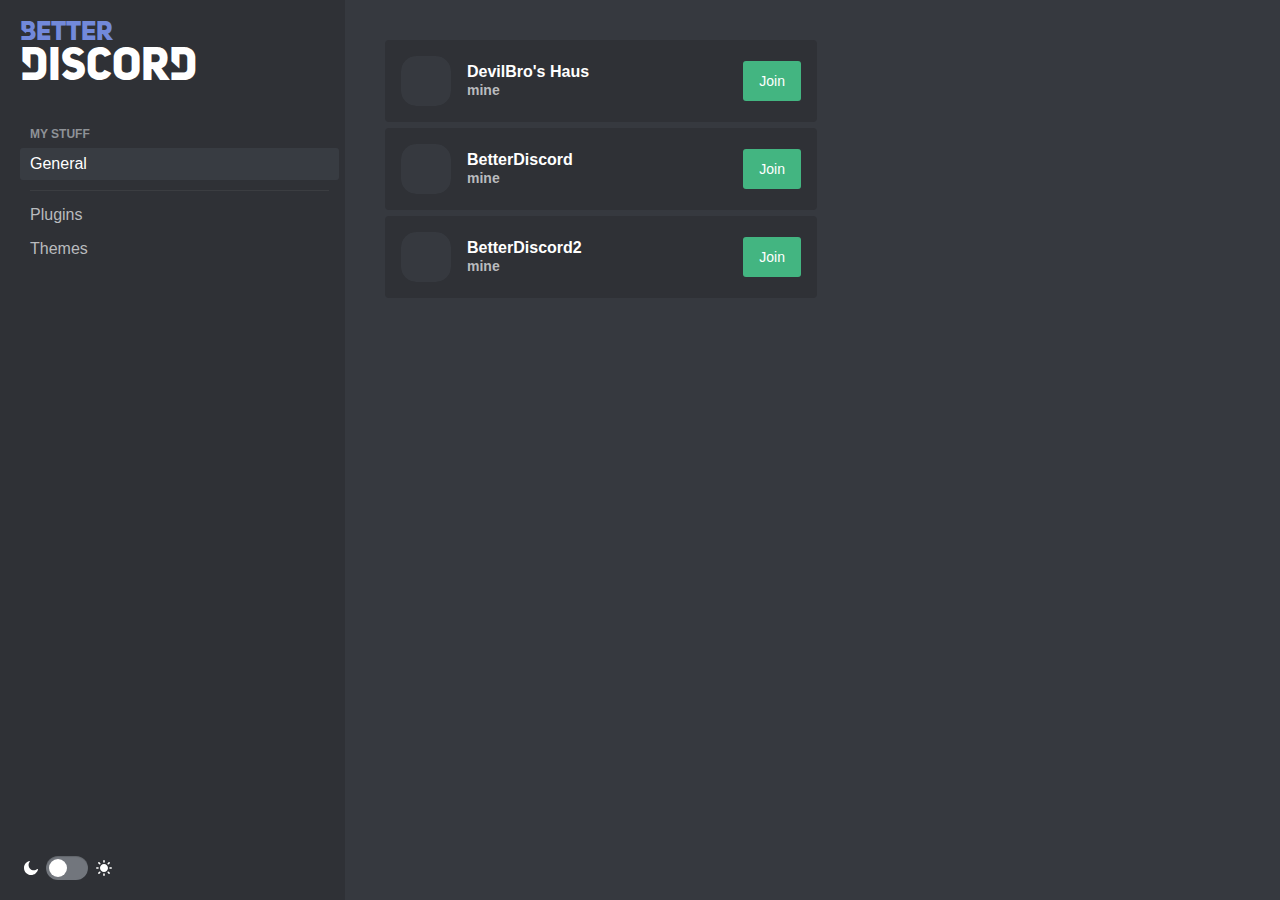
==== commit faee6990: "stuff" ====
--- a/index.html
+++ b/index.html
@@ -59,6 +59,36 @@
 						if (typeof config.onChange == "function") config.onChange(checked);
 					});
 					return switchEle;
+				};
+				
+				const createButton = (config = {}) => {
+					const button = createElement(`<button type="button" class="${formatClassName(config.className, "button", config.color ? "button-" + config.color : "button-brand", config.size == "none" ? "" : (config.size ? "button-size-" + config.size : "button-size-small"))}">
+						<div class="button-contents">${config.contents}</div>
+					</button>`);
+					if (typeof config.onClick == "function") button.addEventListener("click", config.onClick);
+					return button;
+				};
+				
+				const createInvite = (data = {}) => {
+					const invite = createElement(`<div class="invite">
+						<div class="invite-header">${data.header || ""}</div>
+						<div class="invite-content">
+							<div class="invite-icon" tabindex="0" role="button" style="background-image: url(${data.icon});"></div>
+							<div class="invite-info">
+								<div class="invite-name">${data.name || ""}</div>
+								<strong class="invite-details">${data.details || ""}</strong>
+							</div>
+						</div>
+					</div>`);
+					invite.querySelector(".invite-content").appendChild(createButton({
+						contents: "Join",
+						className: "invite-button",
+						color: "green",
+						size: "none",
+						onClick: _ => {
+						}
+					}));
+					return invite;
 				};
 				
 				const createTooltip = (anker, text, config = {}) => {
@@ -168,32 +198,36 @@
 					return itemLayer;
 				};
 				
-				const createLoadingList = (url, getHeader, getChildren) => {
-					let header = createElement(`<div class="header"></div>`);
-					let list = createElement(`<div></div>`);
-					list.appendChild(createSpinner(true));
-					const setHeader = _ => {
+				const createLoadingList = (url, config = {}) => {
+					const header = createElement(`<div class="header"></div>`);
+					const list = createElement(`<div></div>`);
+					header.update = amount => {
 						while (header.childElementCount) header.firstElementChild.remove();
-						let headerChildren = [typeof getHeader == "function" ? getHeader(0) : getHeader].flat(10).filter(n => n);
-						for (let child of headerChildren) header.appendChild(typeof child == "string" ? createElement(`<span>${child}</span>`) : child);
+						const children = [typeof config.getHeader == "function" ? config.getHeader(amount) : config.getHeader].flat(10).filter(n => n);
+						for (const child of children) header.appendChild(typeof child == "string" ? createElement(`<span>${child}</span>`) : child);
+						let input = header.querySelector("input");
+						if (input) input.focus();
 					};
-					setHeader();
-					const parseResponse = response => {
+					list.update = _ => {
 						try {
-							list.classList.add("addon-list");
+							if (config.className) list.classList.add(config.className);
 							while (list.childElementCount) list.firstElementChild.remove();
-							let children = [getChildren(response)].flat(10).filter(n => n);
-							for (let child of children) list.appendChild(typeof child == "string" ? createElement(`<span>${child}</span>`) : child);
-							setHeader();
+							const children = [typeof config.getChildren == "function" ? config.getChildren(createLoadingList.cache[url]) : config.getChildren].flat(10).filter(n => n);
+							for (const child of children) list.appendChild(typeof child == "string" ? createElement(`<span>${child}</span>`) : child);
+							header.update(children.length);
 						}
 						catch (err) {console.error("Error:", err);}
 					};
-					if (createLoadingList.cache[url]) parseResponse(createLoadingList.cache[url]);
+					
+					list.appendChild(createSpinner(true));
+					header.update(0);
+					
+					if (createLoadingList.cache[url]) list.update();
 					else {
 						const xhttp = new XMLHttpRequest();
 						xhttp.onload = function() {
 							createLoadingList.cache[url] = this.response;
-							parseResponse(this.response);
+							list.update();
 						};
 						xhttp.open("GET", url);
 						xhttp.send();
@@ -203,8 +237,9 @@
 				};
 				createLoadingList.cache = {};
 				const createAddonList = (type, ending) => {
-					return createLoadingList(`https://mwittrien.github.io/BetterDiscordAddons/${type}/README.md`,
-						amount => {
+					let [header, list] = createLoadingList(`https://mwittrien.github.io/BetterDiscordAddons/${type}/README.md`, {
+						className: "addon-list",
+						getHeader: amount => {
 							const search = createElement(`<div class="addon-list-search search">
 								<div class="search-inner">
 									<input class="search-input" placeholder="Search" value="">
@@ -220,10 +255,14 @@
 							const icon = search.querySelector(".search-icon-layout");
 							const mag = search.querySelector(".search-icon-mag");
 							const clear = search.querySelector(".search-icon-clear");
+							
+							input.value = createAddonList.search[type] || "";
+							
 							const updateSearch = newSearch => {
 								if (newSearch !== undefined) {
 									createAddonList.search[type] = newSearch;
 									input.value = newSearch;
+									list.update();
 								}
 								let hasSearch = createAddonList.search[type] && createAddonList.search[type].length > 0;
 								icon.classList[hasSearch ? "add" : "remove"]("search-icon-layout-clear");
@@ -233,7 +272,7 @@
 							let timeout;
 							input.addEventListener("input", _ => {
 								clearTimeout(timeout);
-								timeout = setTimeout(_ => updateSearch(input.value));
+								timeout = setTimeout(_ => updateSearch(input.value), 1500);
 							});
 							clear.addEventListener("click", _ => {
 								updateSearch("");
@@ -241,7 +280,7 @@
 							updateSearch();
 							return [createElement(`<div class="addon-list-title">${type} - ${amount}</div>`), search];
 						},
-						response => response.split("- [").splice(1).map(n => {
+						getChildren: response => response.split("- [").splice(1).map(n => {
 							let m = n.split("](");
 							let l = m[1].split(") - ");
 							let fileName = l[0].split("/").pop();
@@ -257,22 +296,27 @@
 								download: `?${type.toLowerCase().slice(0, -1)}=${l[0].split("/").pop()}`
 							});
 						}).filter(n => n)
-					);
+					});
+					return [header, list];
 				};
 				createAddonList.search = {};
 				const createLibraryEntry = _ => {
-					return createLoadingList("https://mwittrien.github.io/BetterDiscordAddons/Library/README.md", "Required Library", response => {
-						let parsedResponse = response.trim().replace(/\r/g, "");
-						let fileName = (parsedResponse.split(" -")[0] || "").replace("# ", "").trim();
-						return createAddonCard({
-							name: fileName,
-							description: (parsedResponse.split("\n").pop() || "").trim(),
-							icon: `<svg width="100%" height="100%" viewBox="0 0 24 24"><path fill="currentColor" d="m 7.3125,2.625 c -0.3238672,0 -0.5859375,0.2620703 -0.5859375,0.5859375 V 14.929687 c 0,0.323868 0.2620703,0.585938 0.5859375,0.585938 2.710313,0 3.840547,1.498711 4.101563,1.914062 V 3.9905599 C 10.603047,3.3127865 9.3007813,2.625 7.3125,2.625 Z M 4.96875,3.796875 c -0.3238672,0 -0.5859375,0.2620703 -0.5859375,0.5859375 V 17.273437 c 0,0.323868 0.2620703,0.585938 0.5859375,0.585938 h 5.30599 C 9.9465755,17.461602 9.0865625,16.6875 7.3125,16.6875 c -0.9692969,0 -1.7578125,-0.788516 -1.7578125,-1.757813 V 3.796875 Z m 9.375,0 c -0.662031,0 -1.266641,0.2287891 -1.757812,0.6005859 V 18.445312 c 0,-0.323281 0.262656,-0.585937 0.585937,-0.585937 h 5.859375 c 0.323868,0 0.585937,-0.26207 0.585937,-0.585938 V 4.3828125 c 0,-0.3238672 -0.262069,-0.5859375 -0.585937,-0.5859375 z M 2.5859375,4.96875 C 2.2620703,4.96875 2,5.2308203 2,5.5546875 V 19.617187 c 0,0.323868 0.2620703,0.585938 0.5859375,0.585938 H 9.171224 c 0.2420313,0.68207 0.892995,1.171875 1.656901,1.171875 h 2.34375 c 0.763906,0 1.414831,-0.489805 1.656901,-1.171875 h 6.585286 C 21.73793,20.203125 22,19.941055 22,19.617187 V 5.5546875 C 22,5.2308203 21.73793,4.96875 21.414062,4.96875 h -0.585937 v 12.304687 c 0,0.969297 -0.827578,1.757813 -1.796875,1.757813 H 13.656901 C 13.41487,19.71332 12.763907,20.203125 12,20.203125 c -0.763906,0 -1.414831,-0.489805 -1.656901,-1.171875 H 4.96875 c -0.9692968,0 -1.796875,-0.788516 -1.796875,-1.757813 V 4.96875 Z"/></svg>`,
-							resourceUrl: "https://mwittrien.github.io/BetterDiscordAddons/Library/_res",
-							websiteUrl: "https://github.com/mwittrien/BetterDiscordAddons/tree/master/Library",
-							sourceUrl: "https://mwittrien.github.io/BetterDiscordAddons/Library/0${fileName}.plugin.js",
-							download: "?library"
-						});
+					return createLoadingList("https://mwittrien.github.io/BetterDiscordAddons/Library/README.md", {
+						className: "addon-list",
+						getHeader: "Required Library",
+						getChildren: response => {
+							let parsedResponse = response.trim().replace(/\r/g, "");
+							let fileName = (parsedResponse.split(" -")[0] || "").replace("# ", "").trim();
+							return createAddonCard({
+								name: fileName,
+								description: (parsedResponse.split("\n").pop() || "").trim(),
+								icon: `<svg width="100%" height="100%" viewBox="0 0 24 24"><path fill="currentColor" d="m 7.3125,2.625 c -0.3238672,0 -0.5859375,0.2620703 -0.5859375,0.5859375 V 14.929687 c 0,0.323868 0.2620703,0.585938 0.5859375,0.585938 2.710313,0 3.840547,1.498711 4.101563,1.914062 V 3.9905599 C 10.603047,3.3127865 9.3007813,2.625 7.3125,2.625 Z M 4.96875,3.796875 c -0.3238672,0 -0.5859375,0.2620703 -0.5859375,0.5859375 V 17.273437 c 0,0.323868 0.2620703,0.585938 0.5859375,0.585938 h 5.30599 C 9.9465755,17.461602 9.0865625,16.6875 7.3125,16.6875 c -0.9692969,0 -1.7578125,-0.788516 -1.7578125,-1.757813 V 3.796875 Z m 9.375,0 c -0.662031,0 -1.266641,0.2287891 -1.757812,0.6005859 V 18.445312 c 0,-0.323281 0.262656,-0.585937 0.585937,-0.585937 h 5.859375 c 0.323868,0 0.585937,-0.26207 0.585937,-0.585938 V 4.3828125 c 0,-0.3238672 -0.262069,-0.5859375 -0.585937,-0.5859375 z M 2.5859375,4.96875 C 2.2620703,4.96875 2,5.2308203 2,5.5546875 V 19.617187 c 0,0.323868 0.2620703,0.585938 0.5859375,0.585938 H 9.171224 c 0.2420313,0.68207 0.892995,1.171875 1.656901,1.171875 h 2.34375 c 0.763906,0 1.414831,-0.489805 1.656901,-1.171875 h 6.585286 C 21.73793,20.203125 22,19.941055 22,19.617187 V 5.5546875 C 22,5.2308203 21.73793,4.96875 21.414062,4.96875 h -0.585937 v 12.304687 c 0,0.969297 -0.827578,1.757813 -1.796875,1.757813 H 13.656901 C 13.41487,19.71332 12.763907,20.203125 12,20.203125 c -0.763906,0 -1.414831,-0.489805 -1.656901,-1.171875 H 4.96875 c -0.9692968,0 -1.796875,-0.788516 -1.796875,-1.757813 V 4.96875 Z"/></svg>`,
+								resourceUrl: "https://mwittrien.github.io/BetterDiscordAddons/Library/_res",
+								websiteUrl: "https://github.com/mwittrien/BetterDiscordAddons/tree/master/Library",
+								sourceUrl: "https://mwittrien.github.io/BetterDiscordAddons/Library/0${fileName}.plugin.js",
+								download: "?library"
+							});
+						}
 					});
 				};
 				const createAddonCard = addon => {
@@ -478,9 +522,19 @@
 				const sidebarFooter = document.querySelector(".sidebar-region .sidebar-footer");
 				const content = document.querySelector(".content-region .content");
 				
+				const invites = [
+					{name: "DevilBro's Haus", details: "mine"},
+					{name: "BetterDiscord", details: "mine"},
+					{name: "BetterDiscord2", details: "mine"}
+				];
+				
 				const sections = [
 					{section: "Title", title: "My Stuff"},
-					{section: "General", renderSection: _ => {}},
+					{section: "General", renderSection: _ => {
+						let elements = [];
+						for (let invite of invites) elements.push(createInvite(invite));
+						return elements;
+					}},
 					{section: "Separator"},
 					{section: "Plugins", renderSection: _ => [createAddonList("Plugins", ".plugin.js"), createElement(`<div class="divider"></div>`), createLibraryEntry()]},
 					{section: "Themes", renderSection: _ => createAddonList("Themes", ".theme.css")}
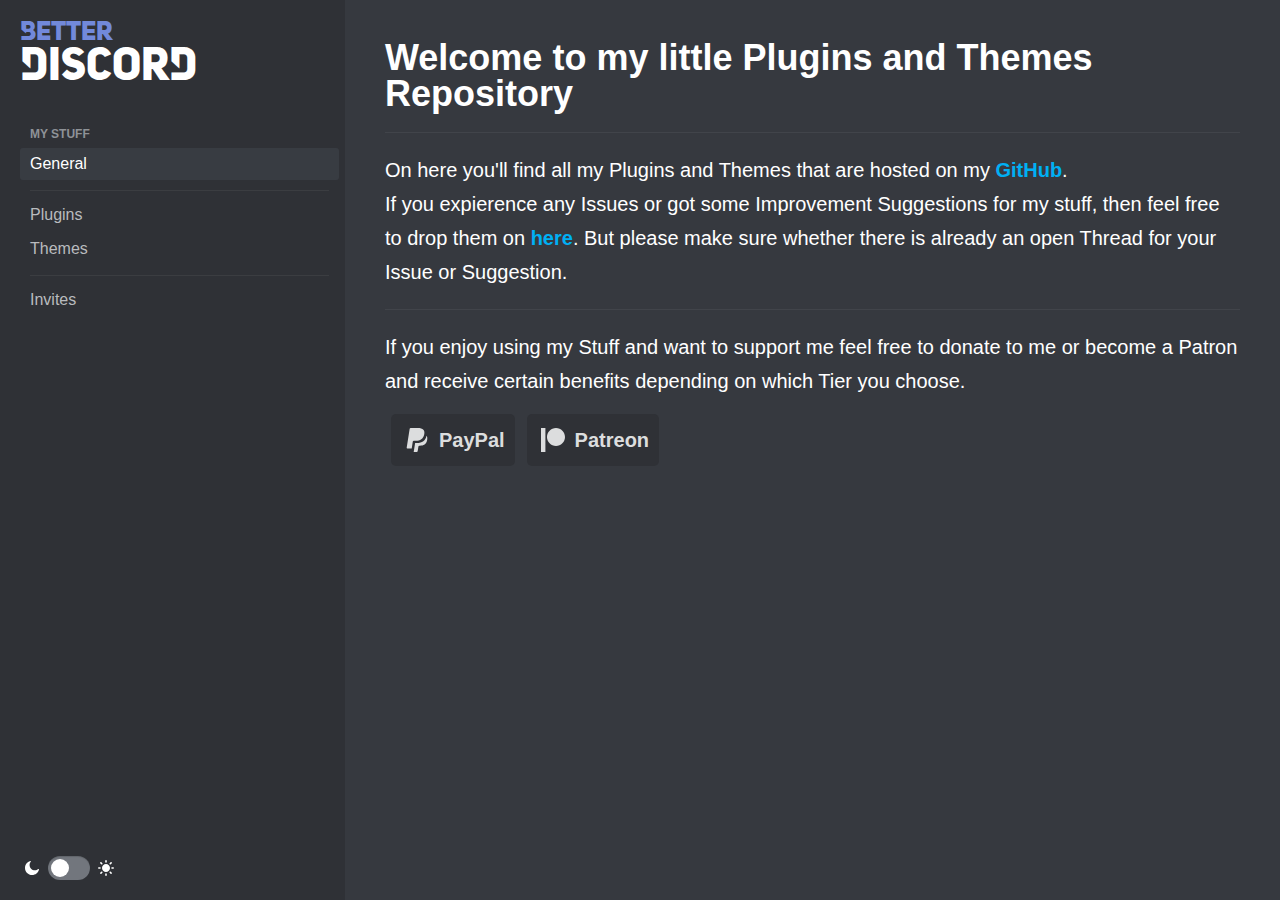
==== commit 4213ca90: "stuff" ====
--- a/index.html
+++ b/index.html
@@ -1,591 +1,12 @@
 <!DOCTYPE html>
 <html class="theme-dark">
 	<head>
+		<link rel="shortcut icon" type="image/x-icon" href="https://mwittrien.github.io/_res/imgs/favicon.ico"></link>
 		<link type="text/css" rel="stylesheet" href="https://mwittrien.github.io/_res/css/discord.css"></link>
 		<link type="text/css" rel="stylesheet" href="https://mwittrien.github.io/_res/css/main.css"></link>
 		<script src="https://mwittrien.github.io/downloader/downloader.js"></script>
-		<style>
-		</style>
-		<script>
-			window.onload = function () {
-				const getRects = node => {
-					return Node.prototype.isPrototypeOf(node) && node.nodeType != Node.TEXT_NODE ? node.getBoundingClientRect() : {};
-				};
-				const createElement = html => {
-					if (typeof html != "string" || !html.trim()) return null;
-					const template = document.createElement("template");
-					try {template.innerHTML = html.replace(/(?<!pre)>[\t\r\n]+<(?!pre)/g, "><");}
-					catch (err) {template.innerHTML = html.replace(/>[\t\r\n]+<(?!pre)/g, "><");}
-					if (template.content.childNodes.length == 1) return template.content.firstElementChild || template.content.firstChild;
-					else {
-						const wrapper = document.createElement("span");
-						const nodes = Array.from(template.content.childNodes);
-						while (nodes.length) wrapper.appendChild(nodes.shift());
-						return wrapper;
-					}
-				};
-				const toggleElement = (node, force) => {
-					let hide = force === undefined ? getComputedStyle(node, null).getPropertyValue("display") != "none" : !force;
-					if (hide) node.style.setProperty("display", "none", "important");
-					else node.style.removeProperty("display");
-				};
-				const formatClassName = (...classes) => {
-					return [...new Set(classes.flat(10).filter(n => n).join(" ").split(" "))].join(" ").trim();
-				};
-				
-				const appendModal = (...children) => {
-					let modals = document.querySelector(".modals");
-					const modalChildren = [children].flat(10);
-					if (!modals || !modalChildren.length) return;
-					
-					const wrapper = createElement(`<div class="modal-wrapper"><div class="backdrop"></div></div>`);
-					const backdrop = wrapper.querySelector(".backdrop");
-					
-					backdrop.addEventListener("click", _ => wrapper.remove());
-					for (let child of modalChildren) wrapper.appendChild(child);
-					modals.appendChild(wrapper);
-					return wrapper;
-				};
-				
-				const createSpinner = wrap => {
-					return createElement(`${wrap ? '<div class="spinner-container">' : ''}<span class="spinner"><span class="spinner-inner"><span class="spinner-item"></span><span class="spinner-item"></span></span></span>${wrap ? '</div>' : ''}`);
-				};
-				
-				const createSwitch = (config = {}) => {
-					const switchEle = createElement(`<div class="${formatClassName("switch", config.checked && "switch-checked", config.disabled && "switch-disabled")}"><input type="checkbox" class="switch-checkbox"></div>`);
-					switchEle.addEventListener("click", _ => {
-						let checked = !switchEle.classList.contains("switch-checked");
-						switchEle.classList.toggle("switch-checked");
-						if (typeof config.onChange == "function") config.onChange(checked);
-					});
-					return switchEle;
-				};
-				
-				const createButton = (config = {}) => {
-					const button = createElement(`<button type="button" class="${formatClassName(config.className, "button", config.color ? "button-" + config.color : "button-brand", config.size == "none" ? "" : (config.size ? "button-size-" + config.size : "button-size-small"))}">
-						<div class="button-contents">${config.contents}</div>
-					</button>`);
-					if (typeof config.onClick == "function") button.addEventListener("click", config.onClick);
-					return button;
-				};
-				
-				const createInvite = (data = {}) => {
-					const invite = createElement(`<div class="invite">
-						<div class="invite-header">${data.header || ""}</div>
-						<div class="invite-content">
-							<div class="invite-icon" tabindex="0" role="button" style="background-image: url(${data.icon});"></div>
-							<div class="invite-info">
-								<div class="invite-name">${data.name || ""}</div>
-								<strong class="invite-details">${data.details || ""}</strong>
-							</div>
-						</div>
-					</div>`);
-					invite.querySelector(".invite-content").appendChild(createButton({
-						contents: "Join",
-						className: "invite-button",
-						color: "green",
-						size: "none",
-						onClick: _ => {
-						}
-					}));
-					return invite;
-				};
-				
-				const createTooltip = (anker, text, config = {}) => {
-					let itemLayerContainer = document.querySelector(".layer-items");
-					if (!itemLayerContainer) return;
-					let itemLayer = createElement(`<div class="layer-item layer-item-disabled">
-						<div class="tooltip">
-							<div class="tooltip-pointer"></div>
-							<div class="tooltip-content"></div>
-						</div>
-					</div>`);
-					itemLayerContainer.appendChild(itemLayer);
-					
-					let tooltip = itemLayer.firstElementChild;
-					let tooltipContent = itemLayer.querySelector(".tooltip-content");
-					let tooltipPointer = itemLayer.querySelector(".tooltip-pointer");
-					
-					if (config.id) tooltip.id = config.id.split(" ").join("");
-					let type = config.type || "top";
-					tooltip.classList.add(`tooltip-${type}`);
-					tooltip.classList.add(config.color ? `tooltip-${config.color}` : "tooltip-primary");
-
-					let mouseMove = e => {
-						let parent = e.target.parentElement.querySelector(":hover");
-						if (parent && anker != parent && !anker.contains(parent)) itemLayer.removeTooltip();
-					};
-					let mouseLeave = e => {itemLayer.removeTooltip();};
-					document.addEventListener("mousemove", mouseMove);
-					document.addEventListener("mouseleave", mouseLeave);
-					
-					let observer = new MutationObserver(changes => changes.forEach(change => {
-						let nodes = Array.from(change.removedNodes);
-						if (nodes.indexOf(itemLayer) > -1 || nodes.indexOf(anker) > -1 || nodes.some(n => n.contains(anker))) itemLayer.removeTooltip();
-					}));
-					observer.observe(document.body, {subtree: true, childList: true});
-					
-					(tooltip.setText = itemLayer.setText = newText => {
-						if (config.html) tooltipContent.innerHTML = newText;
-						else tooltipContent.innerText = newText;
-					})(text);
-					(tooltip.removeTooltip = itemLayer.removeTooltip = _ => {
-						document.removeEventListener("mousemove", mouseMove);
-						document.removeEventListener("mouseleave", mouseLeave);
-						itemLayer.remove();
-						observer.disconnect();
-					});
-					(tooltip.update = itemLayer.update = newText => {
-						if (newText) tooltip.setText(newText);
-						let left, top;
-						const tRects = getRects(anker);
-						const iRects = getRects(itemLayer);
-						const aRects = getRects(document.querySelector(".app-mount"));
-						const positionOffsets = {height: 10, width: 10};
-						const offset = typeof config.offset == "number" ? config.offset : 0;
-						switch (type) {
-							case "top":
-								top = tRects.top - iRects.height - positionOffsets.height + 2 - offset;
-								left = tRects.left + (tRects.width - iRects.width) / 2;
-								break;
-							case "bottom":
-								top = tRects.top + tRects.height + positionOffsets.height - 2 + offset;
-								left = tRects.left + (tRects.width - iRects.width) / 2;
-								break;
-							case "left":
-								top = tRects.top + (tRects.height - iRects.height) / 2;
-								left = tRects.left - iRects.width - positionOffsets.width + 2 - offset;
-								break;
-							case "right":
-								top = tRects.top + (tRects.height - iRects.height) / 2;
-								left = tRects.left + tRects.width + positionOffsets.width - 2 + offset;
-								break;
-							}
-							
-						itemLayer.style.setProperty("top", `${top}px`, "important");
-						itemLayer.style.setProperty("left", `${left}px`, "important");
-						
-						tooltipPointer.style.removeProperty("margin-left");
-						tooltipPointer.style.removeProperty("margin-top");
-						if (type == "top" || type == "bottom") {
-							if (left < 0) {
-								itemLayer.style.setProperty("left", "5px", "important");
-								tooltipPointer.style.setProperty("margin-left", `${left - 10}px`, "important");
-							}
-							else {
-								const rightMargin = aRects.width - (left + iRects.width);
-								if (rightMargin < 0) {
-									itemLayer.style.setProperty("left", `${aRects.width - iRects.width - 5}px`, "important");
-									tooltipPointer.style.setProperty("margin-left", `${-1*rightMargin}px`, "important");
-								}
-							}
-						}
-						else if (type == "left" || type == "right") {
-							if (top < 0) {
-								itemLayer.style.setProperty("top", `5px`, "important");
-								tooltipPointer.style.setProperty("margin-top", `${top - 10}px`, "important");
-							}
-							else {
-								const bottomMargin = aRects.height - (top + iRects.height);
-								if (bottomMargin < 0) {
-									itemLayer.style.setProperty("top", `${aRects.height - iRects.height - 5}px`, "important");
-									tooltipPointer.style.setProperty("margin-top", `${-1*bottomMargin}px`, "important");
-								}
-							}
-						}
-					})();
-					
-					return itemLayer;
-				};
-				
-				const createLoadingList = (url, config = {}) => {
-					const header = createElement(`<div class="header"></div>`);
-					const list = createElement(`<div></div>`);
-					header.update = amount => {
-						while (header.childElementCount) header.firstElementChild.remove();
-						const children = [typeof config.getHeader == "function" ? config.getHeader(amount) : config.getHeader].flat(10).filter(n => n);
-						for (const child of children) header.appendChild(typeof child == "string" ? createElement(`<span>${child}</span>`) : child);
-						let input = header.querySelector("input");
-						if (input) input.focus();
-					};
-					list.update = _ => {
-						try {
-							if (config.className) list.classList.add(config.className);
-							while (list.childElementCount) list.firstElementChild.remove();
-							const children = [typeof config.getChildren == "function" ? config.getChildren(createLoadingList.cache[url]) : config.getChildren].flat(10).filter(n => n);
-							for (const child of children) list.appendChild(typeof child == "string" ? createElement(`<span>${child}</span>`) : child);
-							header.update(children.length);
-						}
-						catch (err) {console.error("Error:", err);}
-					};
-					
-					list.appendChild(createSpinner(true));
-					header.update(0);
-					
-					if (createLoadingList.cache[url]) list.update();
-					else {
-						const xhttp = new XMLHttpRequest();
-						xhttp.onload = function() {
-							createLoadingList.cache[url] = this.response;
-							list.update();
-						};
-						xhttp.open("GET", url);
-						xhttp.send();
-					}
-					
-					return [header, list];
-				};
-				createLoadingList.cache = {};
-				const createAddonList = (type, ending) => {
-					let [header, list] = createLoadingList(`https://mwittrien.github.io/BetterDiscordAddons/${type}/README.md`, {
-						className: "addon-list",
-						getHeader: amount => {
-							const search = createElement(`<div class="addon-list-search search">
-								<div class="search-inner">
-									<input class="search-input" placeholder="Search" value="">
-									<div class="search-icon-layout" tabindex="-1" role="button">
-										<div class="search-icon-container">
-											<svg class="search-icon search-icon-mag" aria-label="Search" aria-hidden="false" width="24" height="24" viewBox="0 0 24 24"><path fill="currentColor" d="M21.707 20.293L16.314 14.9C17.403 13.504 18 11.799 18 10C18 7.863 17.167 5.854 15.656 4.344C14.146 2.832 12.137 2 10 2C7.863 2 5.854 2.832 4.344 4.344C2.833 5.854 2 7.863 2 10C2 12.137 2.833 14.146 4.344 15.656C5.854 17.168 7.863 18 10 18C11.799 18 13.504 17.404 14.9 16.314L20.293 21.706L21.707 20.293ZM10 16C8.397 16 6.891 15.376 5.758 14.243C4.624 13.11 4 11.603 4 10C4 8.398 4.624 6.891 5.758 5.758C6.891 4.624 8.397 4 10 4C11.603 4 13.109 4.624 14.242 5.758C15.376 6.891 16 8.398 16 10C16 11.603 15.376 13.11 14.242 14.243C13.109 15.376 11.603 16 10 16Z"/></svg>
-											<svg class="search-icon search-icon-clear" aria-label="Close" aria-hidden="false" width="24" height="24" viewBox="0 0 24 24"><path fill="currentColor" d="M18.4 4L12 10.4L5.6 4L4 5.6L10.4 12L4 18.4L5.6 20L12 13.6L18.4 20L20 18.4L13.6 12L20 5.6L18.4 4Z"></path></svg>
-										</div>
-									</div>
-								</div>
-							</div>`);
-							const input = search.querySelector(".search-input");
-							const icon = search.querySelector(".search-icon-layout");
-							const mag = search.querySelector(".search-icon-mag");
-							const clear = search.querySelector(".search-icon-clear");
-							
-							input.value = createAddonList.search[type] || "";
-							
-							const updateSearch = newSearch => {
-								if (newSearch !== undefined) {
-									createAddonList.search[type] = newSearch;
-									input.value = newSearch;
-									list.update();
-								}
-								let hasSearch = createAddonList.search[type] && createAddonList.search[type].length > 0;
-								icon.classList[hasSearch ? "add" : "remove"]("search-icon-layout-clear");
-								mag.classList[!hasSearch ? "add" : "remove"]("search-icon-visibile");
-								clear.classList[hasSearch ? "add" : "remove"]("search-icon-visibile");
-							};
-							let timeout;
-							input.addEventListener("input", _ => {
-								clearTimeout(timeout);
-								timeout = setTimeout(_ => updateSearch(input.value), 1500);
-							});
-							clear.addEventListener("click", _ => {
-								updateSearch("");
-							});
-							updateSearch();
-							return [createElement(`<div class="addon-list-title">${type} - ${amount}</div>`), search];
-						},
-						getChildren: response => response.split("- [").splice(1).map(n => {
-							let m = n.split("](");
-							let l = m[1].split(") - ");
-							let fileName = l[0].split("/").pop();
-							let name = (m[0] || "").trim();
-							let description = (l[1] || "").trim();
-							return name && (!createAddonList.search[type] || [name, description].filter(n => n).some(s => s.toLowerCase().indexOf(createAddonList.search[type].toLowerCase()) > -1)) && createAddonCard({
-								name: name,
-								description: description,
-								icon: `<svg width="100%" height="100%" viewBox="0 0 24 24"><path fill="currentColor" d="${type == "Plugins" ? "m 11.470703,0.625 c -1.314284,0 -2.3808593,1.0666594 -2.3808592,2.3808594 V 4.4335938 H 5.2792969 c -1.0476168,0 -1.8945313,0.85855 -1.8945313,1.90625 v 3.6191406 h 1.4179688 c 1.41905,0 2.5722656,1.1512126 2.5722656,2.5703126 0,1.4191 -1.1532156,2.572266 -2.5722656,2.572265 H 3.375 v 3.619141 c 0,1.0477 0.8566801,1.904297 1.9042969,1.904297 h 3.6191406 v -1.427734 c 0,-1.4189 1.1532235,-2.572266 2.5722655,-2.572266 1.41905,0 2.570313,1.153366 2.570313,2.572266 V 20.625 h 3.61914 c 1.047626,0 1.90625,-0.856597 1.90625,-1.904297 v -3.810547 h 1.427735 c 1.314292,0 2.380859,-1.066559 2.380859,-2.380859 0,-1.3143 -1.066567,-2.38086 -2.380859,-2.380859 H 19.566406 V 6.3398438 c 0,-1.0477002 -0.858624,-1.90625 -1.90625,-1.90625 H 13.851562 V 3.0058594 c 0,-1.3142 -1.066568,-2.3808594 -2.380859,-2.3808594 z" : "m 14.69524,1.9999881 c -0.17256,0 -0.34519,0.065 -0.47686,0.1969 L 8.8655531,7.5498683 16.449675,15.134198 21.802502,9.7812182 c 0.26333,-0.2633 0.26333,-0.6904 0,-0.9537 L 20.7902,7.8168183 c -0.22885,-0.2289 -0.58842,-0.2633 -0.85606,-0.081 l -2.127134,1.4452499 1.437076,-2.1418399 c 0.17949,-0.2675 0.14486,-0.6251001 -0.083,-0.8528001 l -2.195488,-2.19433 c -0.20264,-0.2026 -0.51169,-0.2562 -0.7698,-0.1318 l -0.37921,0.1839 0.18228,-0.4036001 c 0.11521,-0.2555 0.0599,-0.5553 -0.13834,-0.7535 l -0.68843,-0.6901 c -0.131639,-0.13172 -0.30429,-0.19701 -0.476854,-0.19701 z M 7.8695308,8.5459582 6.3201566,10.095378 c -0.126449,0.1264 -0.196927,0.298 -0.196927,0.4769 0,0.1788 0.07043,0.3505 0.196927,0.4769 l 1.469627,1.46967 c 0.283151,0.2832 0.421272,0.6744 0.377578,1.07255 -0.04365,0.3979 -0.264001,0.7495 -0.602173,0.9651 -4.3184212,2.75283 -4.720939,3.15533 -4.853187,3.28763 -0.9493352,0.9493 -0.9493352,2.494471 0,3.443871 0.9502793,0.9503 2.4954759,0.9484 3.4437772,0 0.132338,-0.1323 0.534965,-0.535 3.2875378,-4.853321 0.215049,-0.3374 0.5670574,-0.5568 0.9651044,-0.6006 0.399307,-0.044 0.790042,0.094 1.072518,0.376 l 1.469626,1.46967 c 0.26328,0.2633 0.69043,0.2633 0.95371,0 l 1.549374,-1.54942 z M 4.4762059,18.571608 c 0.243902,0 0.487705,0.092 0.673783,0.2783 0.3722,0.3722 0.3722,0.975401 0,1.347601 -0.3722,0.3722 -0.97541,0.3722 -1.3475649,0 -0.3722,-0.3722 -0.3722,-0.975401 0,-1.347601 0.1861,-0.1861 0.42988,-0.2783 0.6737819,-0.2783 z"}"/></svg>`,
-								resourceUrl: `https://mwittrien.github.io/BetterDiscordAddons/${type}/${fileName}/_res`,
-								websiteUrl: `https://github.com/mwittrien/BetterDiscordAddons/tree/master/${type}/${fileName}`,
-								sourceUrl: `https://mwittrien.github.io/BetterDiscordAddons/${type}/${fileName}/${fileName}${ending}`,
-								download: `?${type.toLowerCase().slice(0, -1)}=${l[0].split("/").pop()}`
-							});
-						}).filter(n => n)
-					});
-					return [header, list];
-				};
-				createAddonList.search = {};
-				const createLibraryEntry = _ => {
-					return createLoadingList("https://mwittrien.github.io/BetterDiscordAddons/Library/README.md", {
-						className: "addon-list",
-						getHeader: "Required Library",
-						getChildren: response => {
-							let parsedResponse = response.trim().replace(/\r/g, "");
-							let fileName = (parsedResponse.split(" -")[0] || "").replace("# ", "").trim();
-							return createAddonCard({
-								name: fileName,
-								description: (parsedResponse.split("\n").pop() || "").trim(),
-								icon: `<svg width="100%" height="100%" viewBox="0 0 24 24"><path fill="currentColor" d="m 7.3125,2.625 c -0.3238672,0 -0.5859375,0.2620703 -0.5859375,0.5859375 V 14.929687 c 0,0.323868 0.2620703,0.585938 0.5859375,0.585938 2.710313,0 3.840547,1.498711 4.101563,1.914062 V 3.9905599 C 10.603047,3.3127865 9.3007813,2.625 7.3125,2.625 Z M 4.96875,3.796875 c -0.3238672,0 -0.5859375,0.2620703 -0.5859375,0.5859375 V 17.273437 c 0,0.323868 0.2620703,0.585938 0.5859375,0.585938 h 5.30599 C 9.9465755,17.461602 9.0865625,16.6875 7.3125,16.6875 c -0.9692969,0 -1.7578125,-0.788516 -1.7578125,-1.757813 V 3.796875 Z m 9.375,0 c -0.662031,0 -1.266641,0.2287891 -1.757812,0.6005859 V 18.445312 c 0,-0.323281 0.262656,-0.585937 0.585937,-0.585937 h 5.859375 c 0.323868,0 0.585937,-0.26207 0.585937,-0.585938 V 4.3828125 c 0,-0.3238672 -0.262069,-0.5859375 -0.585937,-0.5859375 z M 2.5859375,4.96875 C 2.2620703,4.96875 2,5.2308203 2,5.5546875 V 19.617187 c 0,0.323868 0.2620703,0.585938 0.5859375,0.585938 H 9.171224 c 0.2420313,0.68207 0.892995,1.171875 1.656901,1.171875 h 2.34375 c 0.763906,0 1.414831,-0.489805 1.656901,-1.171875 h 6.585286 C 21.73793,20.203125 22,19.941055 22,19.617187 V 5.5546875 C 22,5.2308203 21.73793,4.96875 21.414062,4.96875 h -0.585937 v 12.304687 c 0,0.969297 -0.827578,1.757813 -1.796875,1.757813 H 13.656901 C 13.41487,19.71332 12.763907,20.203125 12,20.203125 c -0.763906,0 -1.414831,-0.489805 -1.656901,-1.171875 H 4.96875 c -0.9692968,0 -1.796875,-0.788516 -1.796875,-1.757813 V 4.96875 Z"/></svg>`,
-								resourceUrl: "https://mwittrien.github.io/BetterDiscordAddons/Library/_res",
-								websiteUrl: "https://github.com/mwittrien/BetterDiscordAddons/tree/master/Library",
-								sourceUrl: "https://mwittrien.github.io/BetterDiscordAddons/Library/0${fileName}.plugin.js",
-								download: "?library"
-							});
-						}
-					});
-				};
-				const createAddonCard = addon => {
-					let card = createElement(`<div class="addon-card">
-						<div class="addon-header">
-							<div class="addon-cover-wrapper">
-								<div class="addon-cover-placeholder"></div>
-							</div>
-							<div class="addon-icon-wrapper">
-								<div class="addon-icon">${addon.icon}</div>
-							</div>
-						</div>
-						<div class="addon-info">
-							<div class="addon-title">
-								<div class="addon-name">${addon.name}</div>
-							</div>
-							<div class="addon-description scroller dark thin fade">${addon.description}</div>
-							<div class="addon-controls">
-								<div class="addon-links"></div>
-								<div class="addon-buttons"></div>
-							</div>
-						</div>
-					</div>`);
-					
-					let headerEle = card.querySelector(".addon-header");
-					let linksEle = card.querySelector(".addon-links");
-					let buttonsEle = card.querySelector(".addon-buttons");
-					
-					if (addon.resourceUrl) {
-						if (!createAddonCard.cache[addon.resourceUrl]) createAddonCard.cache[addon.resourceUrl] = {};
-						
-						const addCover = _ => {
-							if (createAddonCard.cache[addon.resourceUrl].cover.status != 200 || !createAddonCard.cache[addon.resourceUrl].cover.url) return;
-							headerEle.classList.add("has-screenshots");
-							let coverWrapper = headerEle.querySelector(".addon-cover-wrapper");
-							while (coverWrapper.childElementCount) coverWrapper.firstElementChild.remove();
-							coverWrapper.appendChild(createElement(`<img class="addon-cover" src="${createAddonCard.cache[addon.resourceUrl].cover.url}" alt="">`));
-						};
-						if (createAddonCard.cache[addon.resourceUrl].cover) addCover();
-						else {
-							const types = ["png", "gif"];
-							const checkCoverUrl = _ => {
-								const type = types.shift();
-								if (!type) createAddonCard.cache[addon.resourceUrl].cover = {status: 404};
-								else {
-									const xhttp = new XMLHttpRequest();
-									const url = `${addon.resourceUrl}/cover.${type}`;
-									xhttp.onload = function() {
-										if (this.status == 200) {
-											createAddonCard.cache[addon.resourceUrl].cover = {status: this.status, url: url};
-											if (document.contains(headerEle)) addCover();
-										}
-										else checkCoverUrl();
-									};
-									xhttp.open("GET", url);
-									xhttp.send();
-								}
-							};
-							checkCoverUrl();
-						}
-						
-						const addScreenshotsButton = _ => {
-							if (createAddonCard.cache[addon.resourceUrl].screenshots.status != 200) return;
-							headerEle.appendChild(createElement(`<div class="addon-screenshots"><svg width="24" height="24" viewBox="0 0 24 24"><path fill="currentColor" d="m 6.4994245,0.9996277 c -1.3780784,0 -2.5000823,1.122003 -2.5000823,2.500082 V 14.500072 c 0,1.378078 1.1220017,2.500082 2.5000823,2.500082 H 21.499917 C 22.877989,17.000154 24,15.878152 24,14.500072 V 3.4997097 c 0,-1.378078 -1.122,-2.500082 -2.500083,-2.500082 z m 0,2.000066 H 21.499917 c 0.27602,0 0.500006,0.223999 0.500006,0.500016 V 10.599553 L 18.841627,6.9119317 c -0.335019,-0.393022 -0.82081,-0.603254 -1.34184,-0.615254 -0.518029,0.003 -1.003965,0.232854 -1.335982,0.630879 l -3.713013,4.4591323 -1.210978,-1.207071 c -0.684039,-0.6840423 -1.7975092,-0.6840423 -2.4805497,0 L 5.999408,12.939473 V 3.4997097 c 0,-0.276015 0.224001,-0.500016 0.5000165,-0.500016 z m 2.5000822,1.000033 c -1.1030635,0 -2.0000658,0.897002 -2.0000658,2.000065 0,1.103064 0.8970023,2.000066 2.0000658,2.000066 1.1030633,0 2.0000653,-0.897002 2.0000653,-2.000066 0,-1.103063 -0.897002,-2.000065 -2.0000653,-2.000065 z M 2.4992929,7.9314967 0.07343181,16.029419 C -0.23858614,17.220487 0.4722125,18.45635 1.665281,18.785369 L 17.12868,22.92613 c 0.193009,0.04992 0.38618,0.07424 0.576192,0.07424 0.996058,0 1.907165,-0.660779 2.16218,-1.634827 l 0.90042,-2.865342 H 6.2494162 c -1.6010916,0 -3.0241024,-1.024778 -3.5411321,-2.550865 L 2.6731251,15.834092 C 2.5511162,15.430068 2.4992959,15.090089 2.4992959,14.750071 Z"/></svg></div>`));
-							headerEle.classList.add("has-screenshots");
-							createAddonCard.cache[addon.resourceUrl].screenshots.urls.push(`${addon.resourceUrl}/screenshot1.png`);
-						};
-						if (createAddonCard.cache[addon.resourceUrl].screenshots) addScreenshotsButton();
-						else {
-							const xhttp = new XMLHttpRequest();
-							const url = `${addon.resourceUrl}/screenshot1.png`;
-							xhttp.onload = function() {
-								createAddonCard.cache[addon.resourceUrl].screenshots = {status: this.status, fetched: false, urls: []};
-								if (document.contains(headerEle)) addScreenshotsButton();
-							};
-							xhttp.open("GET", url);
-							xhttp.send();
-						}
-						
-						headerEle.addEventListener("click", _ => {
-							if (!createAddonCard.cache[addon.resourceUrl].cover || !createAddonCard.cache[addon.resourceUrl].screenshots || !createAddonCard.cache[addon.resourceUrl].cover.url && !createAddonCard.cache[addon.resourceUrl].screenshots.urls.length) return;
-							const appMount = document.querySelector(".app-mount");
-							const openScreenshots = _ => {
-								const urls = [...new Set([createAddonCard.cache[addon.resourceUrl].cover.url, createAddonCard.cache[addon.resourceUrl].screenshots.urls].flat(10).filter(n => n))];
-								const images = {};
-								
-								const imageModal = createElement(`<div class="screenshots">
-									<div class="screenshot previous"><img src="" alt=""></div>
-									<div class="screenshot current"><img src="" alt=""></div>
-									<div class="screenshot next"><img src="" alt=""></div>
-								</div>`);
-								const previous = imageModal.querySelector(".previous");
-								const current = imageModal.querySelector(".current");
-								const next = imageModal.querySelector(".next");
-								
-								let i = 0;
-								const switchImages = _ => {
-									loadImage(previous, urls[i-1]);
-									loadImage(current, urls[i]);
-									loadImage(next, urls[i+1]);
-								};
-								const loadImage = (screenshot, url) => {
-									toggleElement(screenshot, url);
-									if (url) {
-										if (images[url]) setImage(screenshot, url);
-										else {
-											let loadingIcon = createSpinner(true);
-											let image =  screenshot.firstElementChild;
-											screenshot.appendChild(loadingIcon);
-											image.remove();
-											
-											let img = new Image();
-											img.onload = function() {
-												loadingIcon.remove();
-												screenshot.appendChild(image);
-												images[url] = {width: this.width, height: this.height};
-												setImage(screenshot, url);
-											};
-											img.src = url;
-										}
-									}
-									else {
-										screenshot.style.removeProperty("width");
-										screenshot.style.removeProperty("height");
-										screenshot.firstElementChild.src = "";
-									}
-								};
-								const setImage = (screenshot, url) => {
-									const aRects = getRects(appMount);
-									const ratio = Math.min(1, (aRects.width * 0.8 - 20) / images[url].width, (aRects.height - 100) / images[url].height);
-									const width = Math.round(ratio * images[url].width);
-									const height = Math.round(ratio * images[url].height);
-									screenshot.style.setProperty("width", `${width}px`);
-									screenshot.style.setProperty("height", `${height}px`);
-									screenshot.firstElementChild.src = url;
-								};
-								
-								previous.addEventListener("click", _ => switchImages(--i));
-								next.addEventListener("click", _ => switchImages(++i));
-								switchImages();
-								appendModal(imageModal);
-							};
-							if (createAddonCard.cache[addon.resourceUrl].screenshots.fetched) openScreenshots();
-							else {
-								const loadingScreen = appendModal(createSpinner(true));
-								let i = 2;
-								const loadScreenshot = _ => {
-									const xhttp = new XMLHttpRequest();
-									const url = `${addon.resourceUrl}/screenshot${i++}.png`;
-									xhttp.onload = function() {
-										if (this.status == 200) {
-											createAddonCard.cache[addon.resourceUrl].screenshots.urls.push(url);
-											loadScreenshot();
-										}
-										else {
-											createAddonCard.cache[addon.resourceUrl].screenshots.fetched = true;
-											loadingScreen.remove();
-											openScreenshots();
-										}
-									};
-									xhttp.open("GET", url);
-									xhttp.send();
-								};
-								loadScreenshot();
-							}
-						});
-					}
-					
-					let links = [], buttons = [];
-					if (addon.websiteUrl) links.push({
-						text: "Website",
-						url: addon.websiteUrl,
-						svg: `<svg width="20" height="20" viewBox="0 0 20 20"><path fill="currentColor" d="M 9.99,0 C 4.47,0 0,4.48 0,10 0,15.52 4.47,20 9.99,20 15.52,20 20,15.52 20,10 20,4.48 15.52,0 9.99,0 Z m 6.93,6 H 13.97 C 13.65,4.75 13.19,3.55 12.59,2.44 14.43,3.07 15.96,4.35 16.92,6 Z M 10,2.04 c 0.83,1.2 1.48,2.53 1.91,3.96 H 8.09 C 8.52,4.57 9.17,3.24 10,2.04 Z M 2.26,12 C 2.1,11.36 2,10.69 2,10 2,9.31 2.1,8.64 2.26,8 H 5.64 C 5.56,8.66 5.5,9.32 5.5,10 c 0,0.68 0.06,1.34 0.14,2 z m 0.82,2 h 2.95 c 0.32,1.25 0.78,2.45 1.38,3.56 C 5.57,16.93 4.04,15.66 3.08,14 Z M 6.03,6 H 3.08 C 4.04,4.34 5.57,3.07 7.41,2.44 6.81,3.55 6.35,4.75 6.03,6 Z M 10,17.96 C 9.17,16.76 8.52,15.43 8.09,14 h 3.82 C 11.48,15.43 10.83,16.76 10,17.96 Z M 12.34,12 H 7.66 C 7.57,11.34 7.5,10.68 7.5,10 7.5,9.32 7.57,8.65 7.66,8 h 4.68 c 0.09,0.65 0.16,1.32 0.16,2 0,0.68 -0.07,1.34 -0.16,2 z m 0.25,5.56 c 0.6,-1.11 1.06,-2.31 1.38,-3.56 h 2.95 c -0.96,1.65 -2.49,2.93 -4.33,3.56 z M 14.36,12 c 0.08,-0.66 0.14,-1.32 0.14,-2 0,-0.68 -0.06,-1.34 -0.14,-2 h 3.38 C 17.9,8.64 18,9.31 18,10 c 0,0.69 -0.1,1.36 -0.26,2 z"/></svg>`
-					});
-					if (addon.sourceUrl) links.push({
-						text: "Source",
-						url: addon.sourceUrl,
-						svg: `<svg width="20" height="20" viewBox="0 0 20 20"><path fill="currentColor" d="m 10,0.4165232 c -5.525,0 -10,4.4 -10,9.8266668 0,4.3425 2.865,8.025 6.8375,9.323334 0.5,0.0925 0.6833333,-0.211667 0.6833333,-0.4725 0,-0.233334 -0.00833,-0.851667 -0.0125,-1.670834 C 4.7266667,18.01569 4.14,16.104857 4.14,16.104857 c -0.455,-1.134167 -1.1125,-1.4375 -1.1125,-1.4375 -0.9058333,-0.609167 0.07,-0.596667 0.07,-0.596667 1.0041667,0.06833 1.5316667,1.0125 1.5316667,1.0125 0.8916666,1.5025 2.3408333,1.068334 2.9125,0.8175 0.09,-0.635833 0.3475,-1.068333 0.6333333,-1.314166 C 5.9541667,14.34069 3.62,13.49569 3.62,9.7306896 c 0,-1.0725 0.3875,-1.949166 1.0291667,-2.636666 -0.1125,-0.248334 -0.45,-1.2475004 0.0875,-2.6008337 0,0 0.8375,-0.2633333 2.75,1.0075 0.8,-0.2183333 1.65,-0.3266667 2.5,-0.3316667 0.8500003,0.005 1.7000003,0.1133334 2.5000003,0.3316667 1.9,-1.2708333 2.7375,-1.0075 2.7375,-1.0075 0.5375,1.3533333 0.2,2.3524997 0.1,2.6008337 0.6375,0.6875 1.025,1.564166 1.025,2.636666 0,3.7750004 -2.3375,4.6058344 -4.5625,4.8475004 0.35,0.295 0.675,0.8975 0.675,1.818334 0,1.315 -0.0125,2.371666 -0.0125,2.690833 0,0.2575 0.175,0.565 0.6875,0.466667 C 17.1375,18.264024 20,14.579024 20,10.24319 20,4.8165232 15.5225,0.4165232 10,0.4165232 Z"/></svg>`
-					});
-					if (addon.download) buttons.push({
-						text: "Download",
-						svg: `<svg width="20" height="20" viewBox="0 0 16 16"><path fill="currentColor" fill-rule="evenodd" d="M7.47 10.78a.75.75 0 001.06 0l3.75-3.75a.75.75 0 00-1.06-1.06L8.75 8.44V1.75a.75.75 0 00-1.5 0v6.69L4.78 5.97a.75.75 0 00-1.06 1.06l3.75 3.75zM3.75 13a.75.75 0 000 1.5h8.5a.75.75 0 000-1.5h-8.5z"/></svg>`,
-						onClick: _ => window.DownloadApi.convert(addon.download)
-					});
-					for (let link of links) {
-						let linkEle = createElement(`<div class="addon-link">${link.svg}</div>`);
-						if (link.text) linkEle.addEventListener("mouseenter", _ => createTooltip(linkEle, link.text));
-						if (link.url) linkEle.addEventListener("click", _ => window.open(link.url, "_target"));
-						linksEle.appendChild(linkEle);
-					}
-					for (let button of buttons) {
-						let buttonEle = createElement(`<button class="addon-button">${button.svg}</button>`);
-						if (button.text) buttonEle.addEventListener("mouseenter", _ => createTooltip(buttonEle, button.text));
-						if (button.onClick) buttonEle.addEventListener("click", button.onClick);
-						buttonsEle.appendChild(buttonEle);
-					}
-					return card;
-				};
-				createAddonCard.cache = {};
-				
-				const sidebar = document.querySelector(".sidebar-region .sidebar");
-				const sidebarHeader = document.querySelector(".sidebar-region .sidebar-header");
-				const sidebarFooter = document.querySelector(".sidebar-region .sidebar-footer");
-				const content = document.querySelector(".content-region .content");
-				
-				const invites = [
-					{name: "DevilBro's Haus", details: "mine"},
-					{name: "BetterDiscord", details: "mine"},
-					{name: "BetterDiscord2", details: "mine"}
-				];
-				
-				const sections = [
-					{section: "Title", title: "My Stuff"},
-					{section: "General", renderSection: _ => {
-						let elements = [];
-						for (let invite of invites) elements.push(createInvite(invite));
-						return elements;
-					}},
-					{section: "Separator"},
-					{section: "Plugins", renderSection: _ => [createAddonList("Plugins", ".plugin.js"), createElement(`<div class="divider"></div>`), createLibraryEntry()]},
-					{section: "Themes", renderSection: _ => createAddonList("Themes", ".theme.css")}
-				];
-				let items = [];
-				
-				let selectedSection;
-				const renderContent = data => {
-					if (typeof data.renderSection != "function") return;
-					while (content.childElementCount) content.firstElementChild.remove();
-					let sectionElements = [data.renderSection()].flat(10).filter(n => n);
-					for (let element of sectionElements) content.appendChild(element);
-					selectedSection = data.section;
-				};
-				renderContent(sections.find(data => data.section != "Title" && data.section != "Separator"));
-				
-				sidebarHeader.appendChild(createElement(`<div class="logo"><div class="primary">Better</div><div class="secondary">Discord</div></div>`));
-				
-				const changeTheme = value => {
-					for (let element of document.querySelectorAll(".theme-dark, .theme-light")) {
-						element.classList.add(value ? "theme-light" : "theme-dark");
-						element.classList.remove(value ? "theme-dark" : "theme-light");
-					}
-				};
-				let isLight = localStorage.getItem("theme") == "light";
-				changeTheme(isLight);
-				let themeSwitch = createElement(`<div class="theme-switch"><svg width="14" height="14" viewBox="0 0 24 24"><path fill="currentColor" d="m 23.41599,13.668986 c -0.24551,-0.06138 -0.49103,0 -0.70585,0.153447 -0.79793,0.675166 -1.71861,1.227575 -2.73136,1.595848 -0.95137,0.368272 -1.99481,0.552408 -3.09963,0.552408 -2.48583,0 -4.75685,-1.012749 -6.38338,-2.639286 C 8.8692296,11.704867 7.8564796,9.4338531 7.8564796,6.9480141 c 0,-1.043439 0.18414,-2.056188 0.49103,-2.976869 0.33758,-0.98206 0.82861,-1.872052 1.47309,-2.639286 C 10.0968,0.99427611 10.03542,0.50324611 9.6978396,0.22704111 c -0.21482,-0.153447 -0.46034,-0.214825 -0.70585,-0.153447 -2.6086,0.705856 -4.87961,2.27101399 -6.50615,4.35789099 C 0.92067962,6.4876731 -3.791132e-7,9.0348911 -3.791132e-7,11.796935 c 0,3.345141 1.3503299791132,6.383389 3.5599699791132,8.593024 2.20963,2.209635 5.21719,3.559967 8.5930204,3.559967 2.82342,0 5.43202,-0.98206 7.5189,-2.608597 2.11756,-1.657226 3.65203,-4.020307 4.29651,-6.720972 0.12276,-0.429651 -0.12276,-0.859303 -0.55241,-0.951371 z"/></svg><svg width="16" height="16" viewBox="0 0 24 24"><path fill="currentColor" d="m 12,-3.15e-5 c -0.647828,0 -1.172909,0.52508111 -1.172909,1.1729088 v 1.8766543 c 0,0.6472963 0.525081,1.1718709 1.172909,1.1718709 0.647296,0 1.172909,-0.5245746 1.172909,-1.1718709 V 1.1728773 C 13.172909,0.52504961 12.647828,-3.15e-5 12,-3.15e-5 Z M 4.343915,3.1709746 c -0.300132,0 -0.600289,0.1145172 -0.82934,0.3435687 -0.458103,0.4575715 -0.458103,1.2011087 0,1.6586802 l 1.326529,1.3265289 c 0.458103,0.4586345 1.200577,0.4586345 1.65868,0 0.458103,-0.4581029 0.458103,-1.2005772 0,-1.6586801 L 5.173255,3.5145433 C 4.944203,3.2854918 4.644047,3.1709746 4.343915,3.1709746 Z m 15.311132,0 c -0.300198,0 -0.599516,0.1147829 -0.828302,0.3435687 l -1.327567,1.326529 c -0.457571,0.4581029 -0.457571,1.2005772 0,1.6586801 0.458635,0.4581031 1.201109,0.4581031 1.65868,0 l 1.327567,-1.3265289 c 0.458103,-0.4575715 0.458103,-1.2005773 0,-1.6586802 C 20.256374,3.2857575 19.955246,3.1709746 19.655047,3.1709746 Z M 12,5.9890697 c -3.314603,0 -6.010899,2.6962957 -6.010899,6.0108983 0,3.314603 2.696296,6.011937 6.010899,6.011937 3.314072,0 6.010899,-2.696802 6.010899,-6.011937 C 18.010899,8.6848339 15.314072,5.9890697 12,5.9890697 Z M 1.172909,10.82706 C 0.525081,10.82706 0,11.35214 0,11.999968 c 0,0.647828 0.525081,1.171871 1.172909,1.171871 h 1.876654 c 0.647296,0 1.171871,-0.524043 1.171871,-1.171871 0,-0.647828 -0.525081,-1.172908 -1.172909,-1.172908 z m 19.777528,0 c -0.647828,0 -1.172909,0.52508 -1.172909,1.172908 0,0.647828 0.525081,1.171871 1.172909,1.171871 h 1.876654 C 23.474919,13.171839 24,12.647796 24,11.999968 24,11.35214 23.474919,10.82706 22.827091,10.82706 Z M 5.670444,17.156616 c -0.300132,0 -0.600289,0.114251 -0.82934,0.343569 l -1.326529,1.326528 c -0.457572,0.457572 -0.458103,1.201109 0,1.65868 0.458103,0.457572 1.201108,0.457572 1.65868,0 l 1.326529,-1.327567 c 0.458103,-0.457571 0.458103,-1.200601 0,-1.657641 -0.229052,-0.229318 -0.529208,-0.343569 -0.82934,-0.343569 z m 12.658074,0.0011 c -0.300198,0 -0.600288,0.113745 -0.82934,0.342532 -0.458103,0.45757 -0.458103,1.200576 0,1.658679 l 1.327567,1.326529 c 0.458103,0.457572 1.200577,0.457572 1.65868,0 0.458103,-0.457571 0.458103,-1.200602 0,-1.657642 l -1.327567,-1.327566 c -0.228785,-0.228787 -0.529141,-0.342532 -0.82934,-0.342532 z M 12,19.777559 c -0.647828,0 -1.172909,0.525081 -1.172909,1.172909 v 1.875616 c 0,0.648359 0.525081,1.173947 1.172909,1.173947 0.647828,0 1.172909,-0.525588 1.172909,-1.173947 v -1.875616 c 0,-0.647828 -0.525613,-1.172909 -1.172909,-1.172909 z"/></svg></div>`);
-				themeSwitch.insertBefore(createSwitch({
-					checked: isLight,
-					onChange: value => {
-						localStorage.setItem("theme", value ? "light" : "dark");
-						changeTheme(value);
-					}
-				}), themeSwitch.firstElementChild.nextSibling);
-				sidebarFooter.appendChild(themeSwitch);
-				
-				for (const data of sections) {
-					const item = createElement(data.section == "Title" ? `<div class="sidebar-title">${data.title}</div>` : data.section == "Separator" ? `<div class="sidebar-separator"></div>` : `<div class="${formatClassName("sidebar-item", selectedSection == data.section && "selected")}">${data.section}</div>`);
-					if (typeof data.renderSection == "function") {
-						items.push(item);
-						item.addEventListener("click", _ => {
-							if (selectedSection == data.section) return;
-							renderContent(data);
-							for (let i of items) i.classList.remove("selected");
-							item.classList.add("selected");
-						});
-					}
-					sidebar.appendChild(item);
-				}
-			};
-		</script>
+		<script src="https://mwittrien.github.io/_res/js/main.js"></script>
+		<title>BetterDiscord Addons</title>
 	</head>
 	<body>
 		<div class="app-mount">
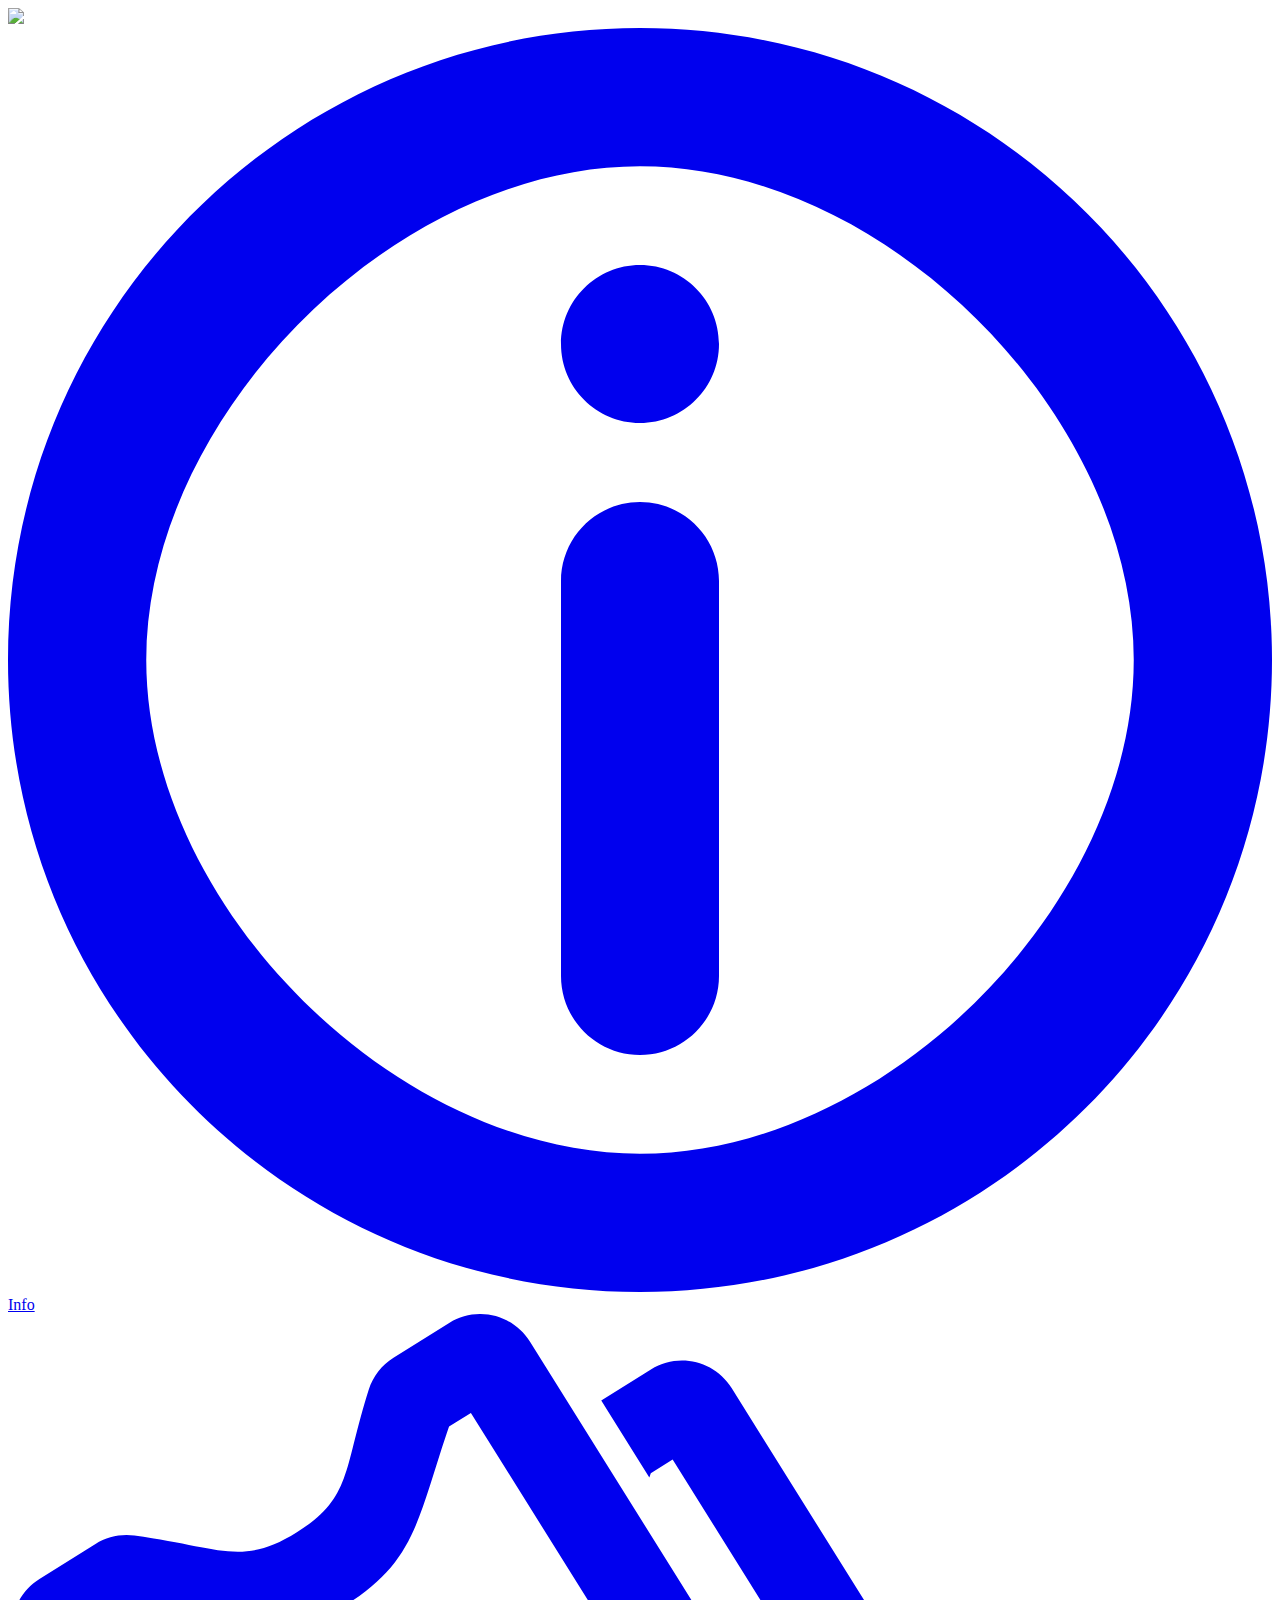
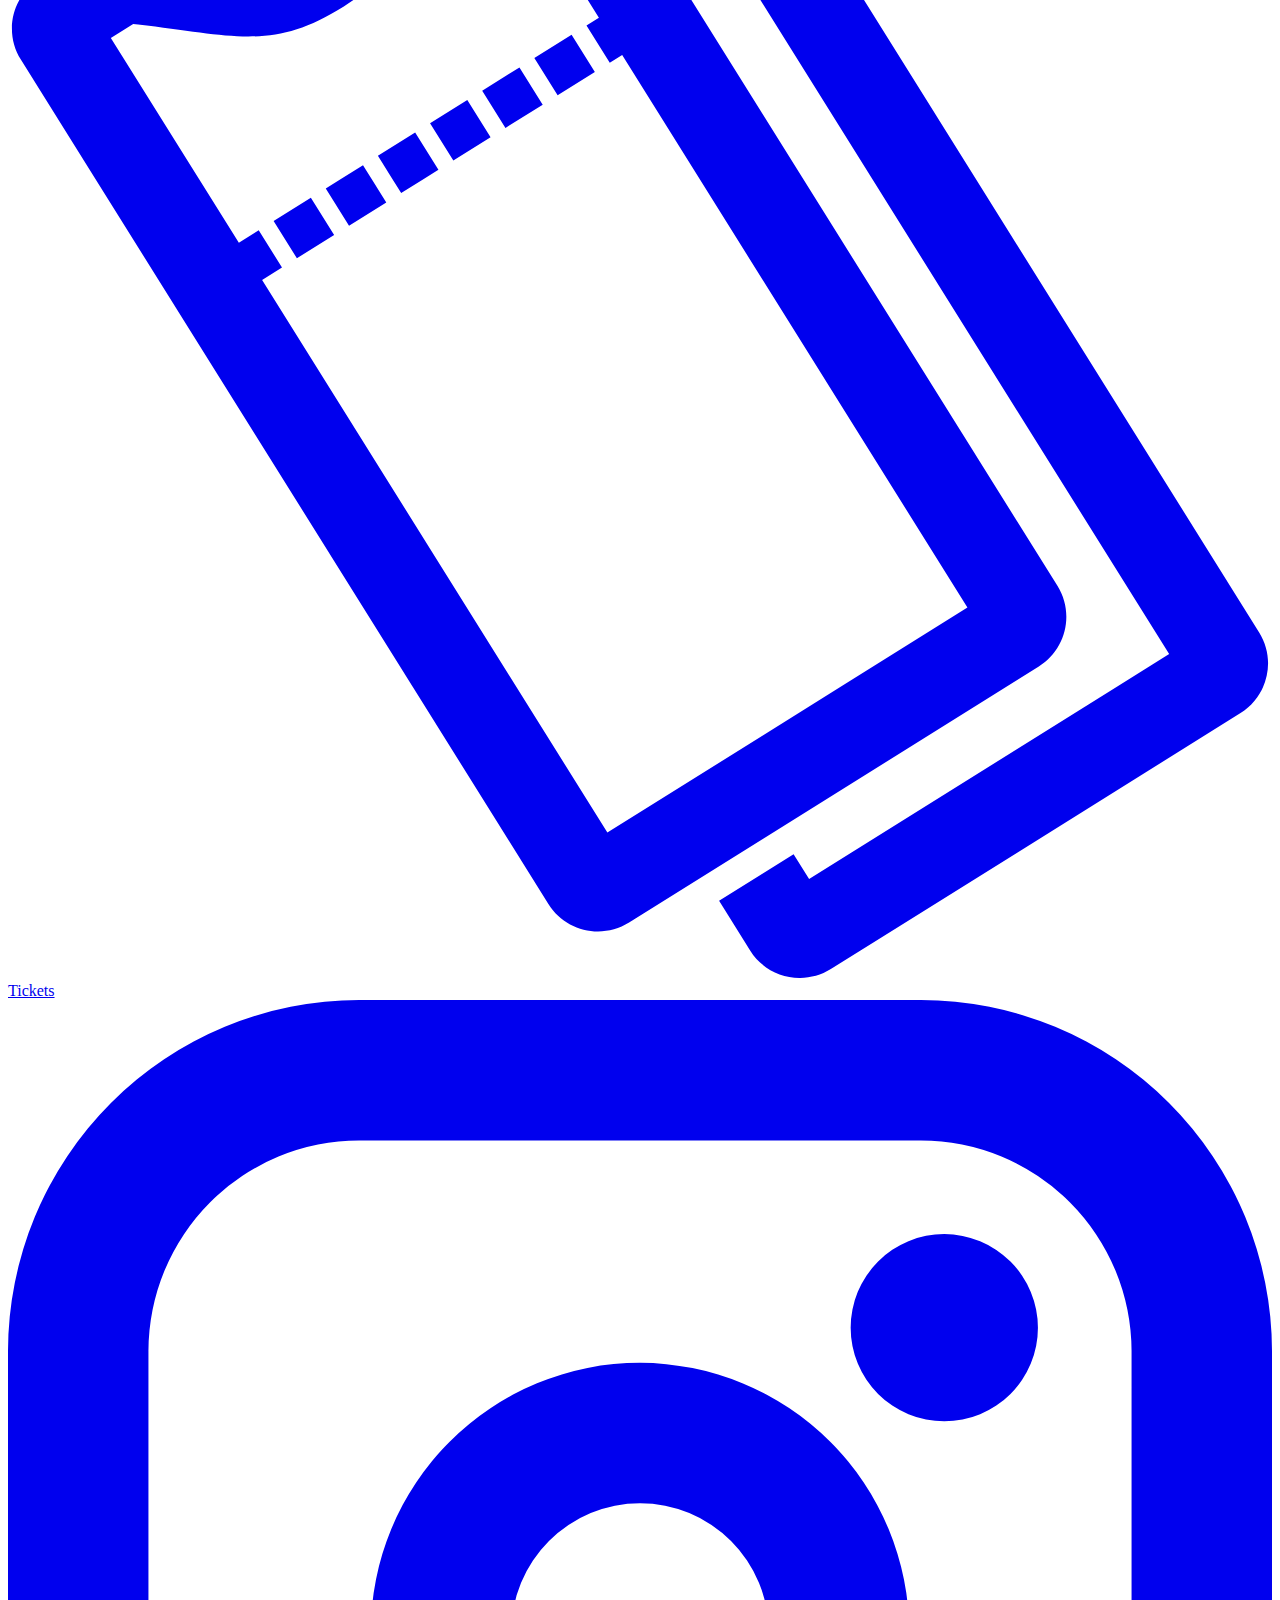
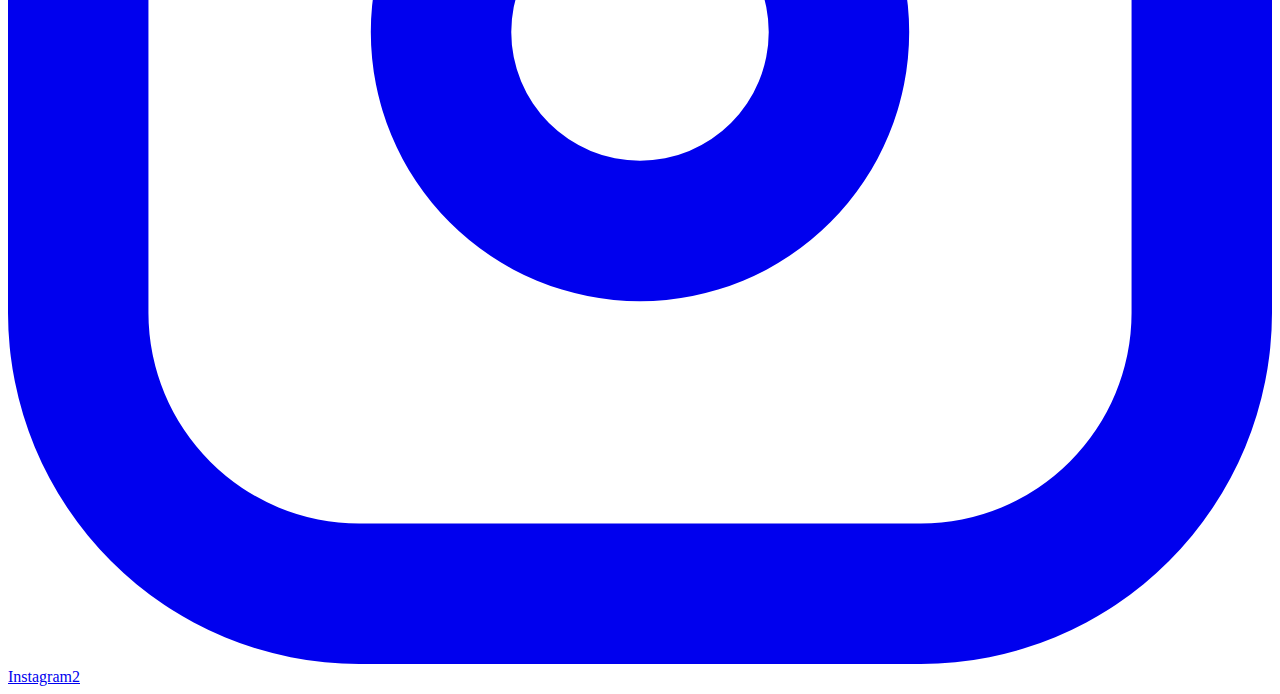
==== commit 5166d32b: "Update index.html" ====
--- a/index.html
+++ b/index.html
@@ -1,40 +1,28 @@
 <!DOCTYPE html>
-<html class="theme-dark">
+<html>
 	<head>
-		<link rel="shortcut icon" type="image/x-icon" href="https://mwittrien.github.io/_res/imgs/favicon.ico"></link>
-		<link type="text/css" rel="stylesheet" href="https://mwittrien.github.io/_res/css/discord.css"></link>
-		<link type="text/css" rel="stylesheet" href="https://mwittrien.github.io/_res/css/main.css"></link>
-		<script src="https://mwittrien.github.io/downloader/downloader.js"></script>
-		<script src="https://mwittrien.github.io/_res/js/main.js"></script>
-		<title>BetterDiscord Addons</title>
+		<script src="js/main.js"></script>
+		<link rel="stylesheet" type="text/css" href="css/main.css"/>
 	</head>
 	<body>
-		<div class="app-mount">
-			<div class="app-container">
-				<div class="app">
-					<div class="bg"></div>
-					<div class="layers">
-						<div class="layer">
-							<div class="sidebar-view">
-								<div class="sidebar-region">
-									<div class="sidebar-header"></div>
-									<div class="sidebar-scroller scroller thin fade">
-										<div class="sidebar"></div>
-									</div>
-									<div class="sidebar-footer"></div>
-								</div>
-								<div class="content-region">
-									<div class="content-scroller scroller auto fade">
-										<div class="content"></div>
-									</div>
-								</div>
-							</div>
-						</div>
-					</div>
-				</div>
+		<div id="flyer">
+			<div id="flyer_inner">
+				<img src="imgs/current_flyer.png"/>
 			</div>
-			<div class="modals"></div>
-			<div class="layer-items"></div>
+		</div>
+		<div id="buttons">
+			<a target="_blank" href="https://www.facebook.com/GayCandy/">
+				<svg class="icon" xmlns="http://www.w3.org/2000/svg" viewBox="0 0 128 128"><path fill="currentColor" d="M 64,0 C 28.656,0 0,28.656 0,64 0,99.344 28.656,128 64,128 99.344,128 128,99.344 128,64 128,28.656 99.344,0 64,0 Z m 0,114 C 39.048541,114 14,88.693913 14,64 14,39.306087 39.048541,14 64,14 c 24.951459,0 50,25.306087 50,50 0,24.693913 -25.048541,50 -50,50 z m 0,-66 c -4.414,0 -8,3.586 -8,8 v 40 c 0,4.414 3.586,8 8,8 4.414,0 8,-3.586 8,-8 V 56 c 0,-4.414 -3.586,-8 -8,-8 z m 0,-24 c -4.414,0 -8,3.586 -8,8 0,4.414 3.586,8 8,8 4.414,0 8,-3.586 8,-8 0,-4.414 -3.586,-8 -8,-8 z"/></svg>
+				<div class="label">Info</div>
+			</a>
+			<a target="_blank" href="https://gaycandy.de/">
+				<svg class="icon" xmlns="http://www.w3.org/2000/svg" viewBox="0 0 500 500"><path fill="currentColor" d="m 415.12322,344.85906 c 6.77965,10.8497 3.48022,25.14111 -7.36949,31.92076 l -162.07227,101.274 c -10.84971,6.77965 -25.14112,3.48022 -31.92077,-7.36949 L 5.074877,136.71722 C -1.704769,125.86751 1.5946625,111.57611 12.444365,104.79646 L 34.608387,90.946837 c 4.589609,-2.8679 10.038499,-4.038343 15.400989,-3.308178 34.023379,4.632671 42.34484,12.379261 64.254634,-1.311496 21.85373,-13.655731 18.23131,-24.272448 28.42296,-56.401414 1.66354,-5.244314 5.13935,-9.725328 9.80517,-12.640858 l 22.0245,-13.7624337 c 10.8497,-6.7796457 25.14111,-3.48021425 31.92076,7.3694877 z m -35.6055,8.59089 -136.56646,-218.55201 -4.91128,3.06891 -9.20673,-14.73384 4.91128,-3.06891 -50.637,-81.036138 -8.6409,5.399439 -0.94,2.78082 c -11.82417,35.232413 -12.73369,50.601666 -39.96897,67.931599 l -0.8802,0.55503 c -27.93497,17.4557 -42.638723,11.56508 -81.220339,7.03423 l -1.936435,-0.22678 -8.840304,5.52403 50.636999,81.03613 7.858047,-4.91025 9.206732,14.73384 -7.85805,4.91026 136.56645,218.55201 z m -250.50818,-147.35332 -14.73384,9.20673 -9.20673,-14.73385 14.73385,-9.20672 z m 365.91558,157.18615 c 6.77965,10.8497 3.48022,25.14111 -7.36949,31.92076 l -162.07227,101.274 c -10.84971,6.77965 -25.14112,3.48022 -31.92076,-7.36949 l -12.27564,-19.64512 29.46769,-18.41346 6.13782,9.82257 142.42715,-88.99837 -196.41019,-314.321988 -8.6409,5.399439 -0.20212,0.598728 c -0.12556,0.368342 -0.25181,0.735807 -0.37881,1.102383 L 234.67341,34.221811 254.31853,21.946175 c 10.84971,-6.779646 25.14111,-3.480214 31.92076,7.369488 z m -345.2882,-170.07556 -14.73384,9.20672 -9.20673,-14.73384 14.73384,-9.20673 z m 20.62737,-12.88942 -14.73384,9.20673 -9.20673,-14.73385 14.73385,-9.20672 z m 20.62739,-12.88942 -14.73384,9.20672 -9.20673,-14.73384 14.73385,-9.20673 z m 20.62738,-12.88942 -14.73384,9.20673 -9.20673,-14.73384 14.73384,-9.20673 z m 20.62739,-12.88942 -14.73385,9.20673 -9.20672,-14.73385 14.73384,-9.20671 z"></path></svg>
+				<div class="label">Tickets</div>
+			</a>
+			<a target="_blank" href="https://www.instagram.com/gaycandy_offical/">
+				<svg class="icon" xmlns="http://www.w3.org/2000/svg" viewBox="0 0 256 256"><path fill="currentColor" d="M 128,73.481481 A 54.518519,54.518519 0 1 0 182.51852,128 54.58061,54.58061 0 0 0 128,73.481481 Z m 0,80.592589 A 26.074074,26.074074 0 1 1 154.07407,128 26.103573,26.103573 0 0 1 128,154.07407 Z M 184.88889,0 H 71.111111 A 71.191846,71.191846 0 0 0 0,71.111111 V 184.88889 A 71.191846,71.191846 0 0 0 71.111111,256 H 184.88889 A 71.191846,71.191846 0 0 0 256,184.88889 V 71.111111 A 71.191846,71.191846 0 0 0 184.88889,0 Z m 42.66667,184.88889 a 42.714797,42.714797 0 0 1 -42.66667,42.66667 H 71.111111 A 42.714797,42.714797 0 0 1 28.444444,184.88889 V 71.111111 A 42.714797,42.714797 0 0 1 71.111111,28.444444 H 184.88889 a 42.714797,42.714797 0 0 1 42.66667,42.666667 z M 208.59259,66.37037 A 18.962963,18.962963 0 1 1 189.62963,47.407407 18.984687,18.984687 0 0 1 208.59259,66.37037 Z"/></svg>
+				<div class="label">Instagram2</div>
+			</a>
 		</div>
 	</body>
-</html>+</html>
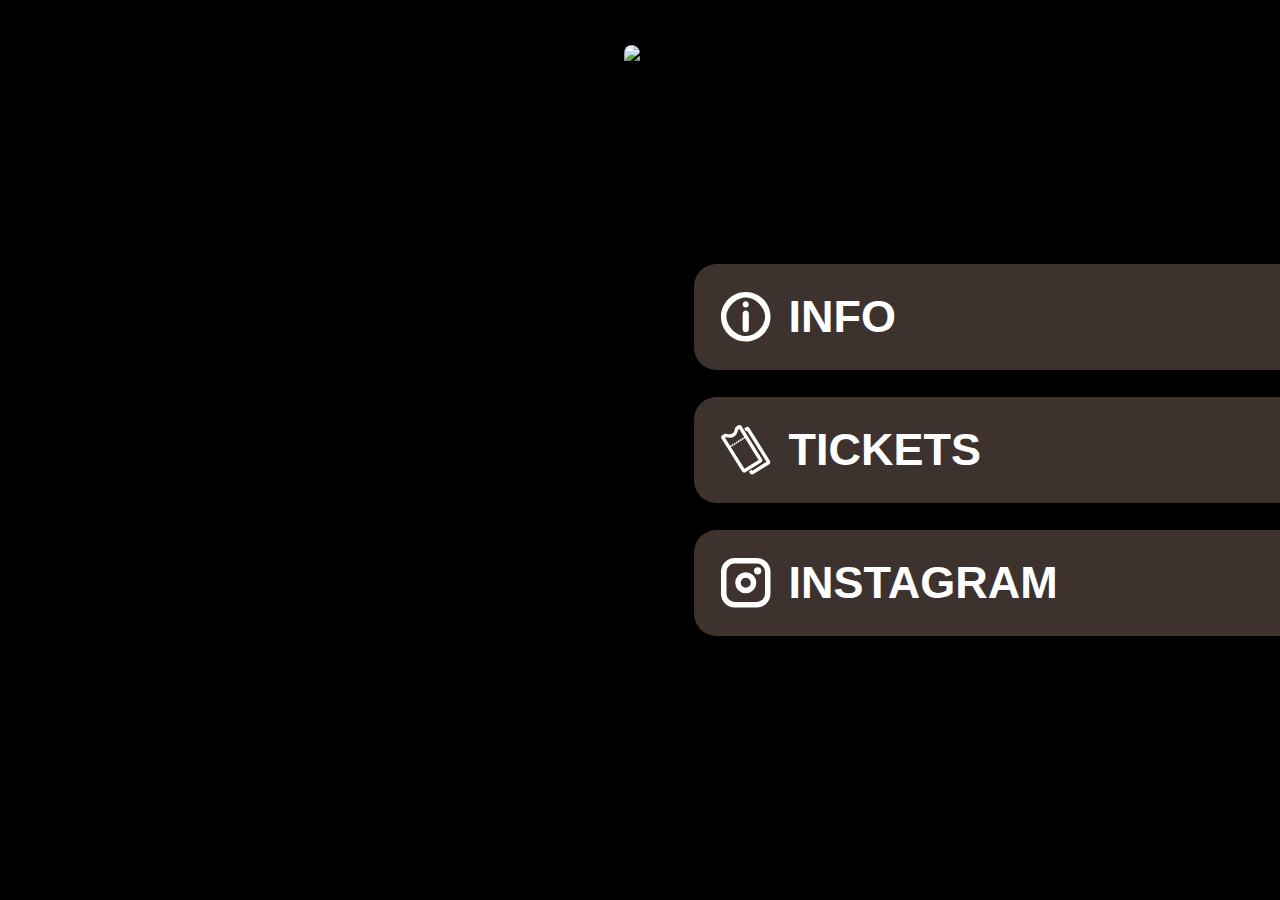
==== commit fa763364: "stuff" ====
--- a/index.html
+++ b/index.html
@@ -21,7 +21,7 @@
 			</a>
 			<a target="_blank" href="https://www.instagram.com/gaycandy_offical/">
 				<svg class="icon" xmlns="http://www.w3.org/2000/svg" viewBox="0 0 256 256"><path fill="currentColor" d="M 128,73.481481 A 54.518519,54.518519 0 1 0 182.51852,128 54.58061,54.58061 0 0 0 128,73.481481 Z m 0,80.592589 A 26.074074,26.074074 0 1 1 154.07407,128 26.103573,26.103573 0 0 1 128,154.07407 Z M 184.88889,0 H 71.111111 A 71.191846,71.191846 0 0 0 0,71.111111 V 184.88889 A 71.191846,71.191846 0 0 0 71.111111,256 H 184.88889 A 71.191846,71.191846 0 0 0 256,184.88889 V 71.111111 A 71.191846,71.191846 0 0 0 184.88889,0 Z m 42.66667,184.88889 a 42.714797,42.714797 0 0 1 -42.66667,42.66667 H 71.111111 A 42.714797,42.714797 0 0 1 28.444444,184.88889 V 71.111111 A 42.714797,42.714797 0 0 1 71.111111,28.444444 H 184.88889 a 42.714797,42.714797 0 0 1 42.66667,42.666667 z M 208.59259,66.37037 A 18.962963,18.962963 0 1 1 189.62963,47.407407 18.984687,18.984687 0 0 1 208.59259,66.37037 Z"/></svg>
-				<div class="label">Instagram2</div>
+				<div class="label">Instagram</div>
 			</a>
 		</div>
 	</body>
--- a/css/main.css
+++ b/css/main.css
@@ -0,0 +1,126 @@
+@font-face {font-family: Montserrat; src: url("../fonts/Montserrat.otf"); } 
+@font-face {font-family: Montserrat; font-weight: light; src: url("../fonts/Montserrat-Light.otf");}
+@font-face {font-family: Montserrat; font-weight: bold; src: url("../fonts/Montserrat-Bold.otf");}
+
+html, body {
+	background: #000;
+	width: 100%;
+	height: 100%;
+	margin: 0;
+	overflow: hidden;
+}
+* {
+	font-family: Montserrat, sans-serif;
+	font-weight: bold;
+}
+body {
+	display: flex;
+	justify-content: center;
+	align-items: center;
+}
+#flyer {
+	display: flex;
+	justify-content: flex-end;
+	flex: 0 0 50%;
+	height: 90vh;
+	max-height: 90vh;
+}
+#flyer_inner {
+	display: flex;
+	justify-content: flex-end;
+	width: 100%;
+	height: 100%;
+}
+#flyer img {
+	height: 100%;
+	border-radius: 1vh;
+	object-fit: contain;
+}
+#buttons {
+	flex-grow: 0;
+	display: flex;
+	flex-direction: column;
+	margin-left: 3vh;
+	width: 100%;
+}
+#buttons a {
+	display: flex;
+	align-items: center;
+	padding: 3vh;
+	background: #3D322D;
+	color: #FFF;
+	border: 0;
+	border-radius: 2.5vh 0 0 2.5vh;
+	text-decoration: unset;
+	cursor: pointer;
+	overflow: visible;
+	transition: all .2s;
+	transform: translateX(3vh);
+}
+#buttons a:hover {
+	background: #E6007D;
+	transform: translateX(0) !important;
+}
+#buttons a + a {
+	margin-top: 3vh;
+}
+#buttons a .icon {
+	height: 5.5vh;
+	width: 5.5vh;
+}
+#buttons a .label {
+	margin-left: 2vh;
+	font-size: 5vh;
+	text-transform: uppercase;
+}
+.portrait body {
+	flex-direction: column;
+}
+.portrait #flyer {
+	flex: 1 1 auto;
+	width: 90vw;
+	max-width: 90vw;
+	height: calc(90vh - 11vh);
+	max-height: calc(90vh - 11vh);
+	margin-top: 5vh;
+	margin-bottom: 5vh;
+}
+.portrait #flyer_inner {
+	display: block;
+	width: unset;
+	height: unset;
+	margin: auto;
+}
+.portrait #flyer img {
+	width: 100%;
+	height: unset;
+}
+.portrait #buttons {
+	flex-direction: row;
+	justify-content: center;
+	margin: 0;
+}
+.portrait #buttons a {
+	border-radius: 2.5vh 2.5vh 0 0;
+	transform: translateX(0);
+}
+.portrait #buttons a + a {
+	margin-top: 0;
+	margin-left: 3vh;
+}
+.portrait #buttons a .label {
+	display: none;
+}
+@media (min-aspect-ratio: 2/1) {
+	html:not(.portrait) #flyer {
+		flex: 0 0 40%;
+		height: 80vh;
+		max-height: 80vh;
+	}
+	html:not(.portrait) #buttons {
+		margin-left: 6vh;
+	}
+	html:not(.portrait) #buttons a {
+		transform: translateX(6vh);
+	}
+}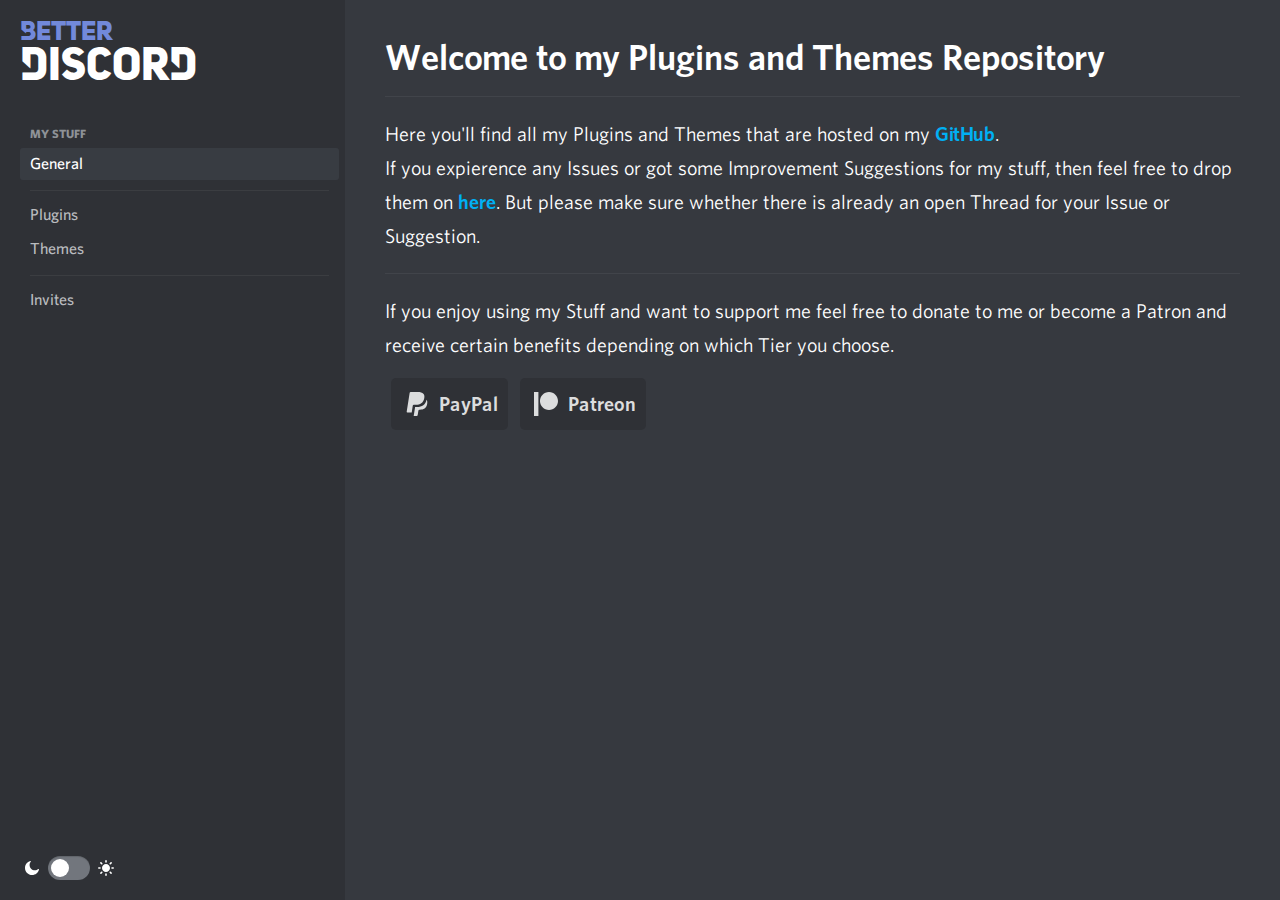
==== commit 1b417d84: "stuff" ====
--- a/index.html
+++ b/index.html
@@ -1,28 +1,40 @@
 <!DOCTYPE html>
-<html>
+<html class="theme-dark">
 	<head>
-		<script src="js/main.js"></script>
-		<link rel="stylesheet" type="text/css" href="css/main.css"/>
+		<link type="image/x-icon" rel="shortcut icon" href="https://mwittrien.github.io/_res/imgs/favicon.ico?"></link>
+		<link type="text/css" rel="stylesheet" href="https://mwittrien.github.io/_res/css/discord.css"></link>
+		<link type="text/css" rel="stylesheet" href="https://mwittrien.github.io/_res/css/main.css"></link>
+		<script src="https://mwittrien.github.io/downloader/downloader.js"></script>
+		<script src="https://mwittrien.github.io/_res/js/main.js"></script>
+		<title>BetterDiscord Addons</title>
 	</head>
 	<body>
-		<div id="flyer">
-			<div id="flyer_inner">
-				<img src="imgs/current_flyer.png"/>
+		<div class="app-mount">
+			<div class="app-container">
+				<div class="app">
+					<div class="bg"></div>
+					<div class="layers">
+						<div class="layer">
+							<div class="sidebar-view">
+								<div class="sidebar-region">
+									<div class="sidebar-header"></div>
+									<div class="sidebar-scroller scroller thin fade">
+										<div class="sidebar"></div>
+									</div>
+									<div class="sidebar-footer"></div>
+								</div>
+								<div class="content-region">
+									<div class="content-scroller scroller auto fade">
+										<div class="content"></div>
+									</div>
+								</div>
+							</div>
+						</div>
+					</div>
+				</div>
 			</div>
-		</div>
-		<div id="buttons">
-			<a target="_blank" href="https://www.facebook.com/GayCandy/">
-				<svg class="icon" xmlns="http://www.w3.org/2000/svg" viewBox="0 0 128 128"><path fill="currentColor" d="M 64,0 C 28.656,0 0,28.656 0,64 0,99.344 28.656,128 64,128 99.344,128 128,99.344 128,64 128,28.656 99.344,0 64,0 Z m 0,114 C 39.048541,114 14,88.693913 14,64 14,39.306087 39.048541,14 64,14 c 24.951459,0 50,25.306087 50,50 0,24.693913 -25.048541,50 -50,50 z m 0,-66 c -4.414,0 -8,3.586 -8,8 v 40 c 0,4.414 3.586,8 8,8 4.414,0 8,-3.586 8,-8 V 56 c 0,-4.414 -3.586,-8 -8,-8 z m 0,-24 c -4.414,0 -8,3.586 -8,8 0,4.414 3.586,8 8,8 4.414,0 8,-3.586 8,-8 0,-4.414 -3.586,-8 -8,-8 z"/></svg>
-				<div class="label">Info</div>
-			</a>
-			<a target="_blank" href="https://gaycandy.de/">
-				<svg class="icon" xmlns="http://www.w3.org/2000/svg" viewBox="0 0 500 500"><path fill="currentColor" d="m 415.12322,344.85906 c 6.77965,10.8497 3.48022,25.14111 -7.36949,31.92076 l -162.07227,101.274 c -10.84971,6.77965 -25.14112,3.48022 -31.92077,-7.36949 L 5.074877,136.71722 C -1.704769,125.86751 1.5946625,111.57611 12.444365,104.79646 L 34.608387,90.946837 c 4.589609,-2.8679 10.038499,-4.038343 15.400989,-3.308178 34.023379,4.632671 42.34484,12.379261 64.254634,-1.311496 21.85373,-13.655731 18.23131,-24.272448 28.42296,-56.401414 1.66354,-5.244314 5.13935,-9.725328 9.80517,-12.640858 l 22.0245,-13.7624337 c 10.8497,-6.7796457 25.14111,-3.48021425 31.92076,7.3694877 z m -35.6055,8.59089 -136.56646,-218.55201 -4.91128,3.06891 -9.20673,-14.73384 4.91128,-3.06891 -50.637,-81.036138 -8.6409,5.399439 -0.94,2.78082 c -11.82417,35.232413 -12.73369,50.601666 -39.96897,67.931599 l -0.8802,0.55503 c -27.93497,17.4557 -42.638723,11.56508 -81.220339,7.03423 l -1.936435,-0.22678 -8.840304,5.52403 50.636999,81.03613 7.858047,-4.91025 9.206732,14.73384 -7.85805,4.91026 136.56645,218.55201 z m -250.50818,-147.35332 -14.73384,9.20673 -9.20673,-14.73385 14.73385,-9.20672 z m 365.91558,157.18615 c 6.77965,10.8497 3.48022,25.14111 -7.36949,31.92076 l -162.07227,101.274 c -10.84971,6.77965 -25.14112,3.48022 -31.92076,-7.36949 l -12.27564,-19.64512 29.46769,-18.41346 6.13782,9.82257 142.42715,-88.99837 -196.41019,-314.321988 -8.6409,5.399439 -0.20212,0.598728 c -0.12556,0.368342 -0.25181,0.735807 -0.37881,1.102383 L 234.67341,34.221811 254.31853,21.946175 c 10.84971,-6.779646 25.14111,-3.480214 31.92076,7.369488 z m -345.2882,-170.07556 -14.73384,9.20672 -9.20673,-14.73384 14.73384,-9.20673 z m 20.62737,-12.88942 -14.73384,9.20673 -9.20673,-14.73385 14.73385,-9.20672 z m 20.62739,-12.88942 -14.73384,9.20672 -9.20673,-14.73384 14.73385,-9.20673 z m 20.62738,-12.88942 -14.73384,9.20673 -9.20673,-14.73384 14.73384,-9.20673 z m 20.62739,-12.88942 -14.73385,9.20673 -9.20672,-14.73385 14.73384,-9.20671 z"></path></svg>
-				<div class="label">Tickets</div>
-			</a>
-			<a target="_blank" href="https://www.instagram.com/gaycandy_offical/">
-				<svg class="icon" xmlns="http://www.w3.org/2000/svg" viewBox="0 0 256 256"><path fill="currentColor" d="M 128,73.481481 A 54.518519,54.518519 0 1 0 182.51852,128 54.58061,54.58061 0 0 0 128,73.481481 Z m 0,80.592589 A 26.074074,26.074074 0 1 1 154.07407,128 26.103573,26.103573 0 0 1 128,154.07407 Z M 184.88889,0 H 71.111111 A 71.191846,71.191846 0 0 0 0,71.111111 V 184.88889 A 71.191846,71.191846 0 0 0 71.111111,256 H 184.88889 A 71.191846,71.191846 0 0 0 256,184.88889 V 71.111111 A 71.191846,71.191846 0 0 0 184.88889,0 Z m 42.66667,184.88889 a 42.714797,42.714797 0 0 1 -42.66667,42.66667 H 71.111111 A 42.714797,42.714797 0 0 1 28.444444,184.88889 V 71.111111 A 42.714797,42.714797 0 0 1 71.111111,28.444444 H 184.88889 a 42.714797,42.714797 0 0 1 42.66667,42.666667 z M 208.59259,66.37037 A 18.962963,18.962963 0 1 1 189.62963,47.407407 18.984687,18.984687 0 0 1 208.59259,66.37037 Z"/></svg>
-				<div class="label">Instagram</div>
-			</a>
+			<div class="modals"></div>
+			<div class="layer-items"></div>
 		</div>
 	</body>
-</html>
+</html>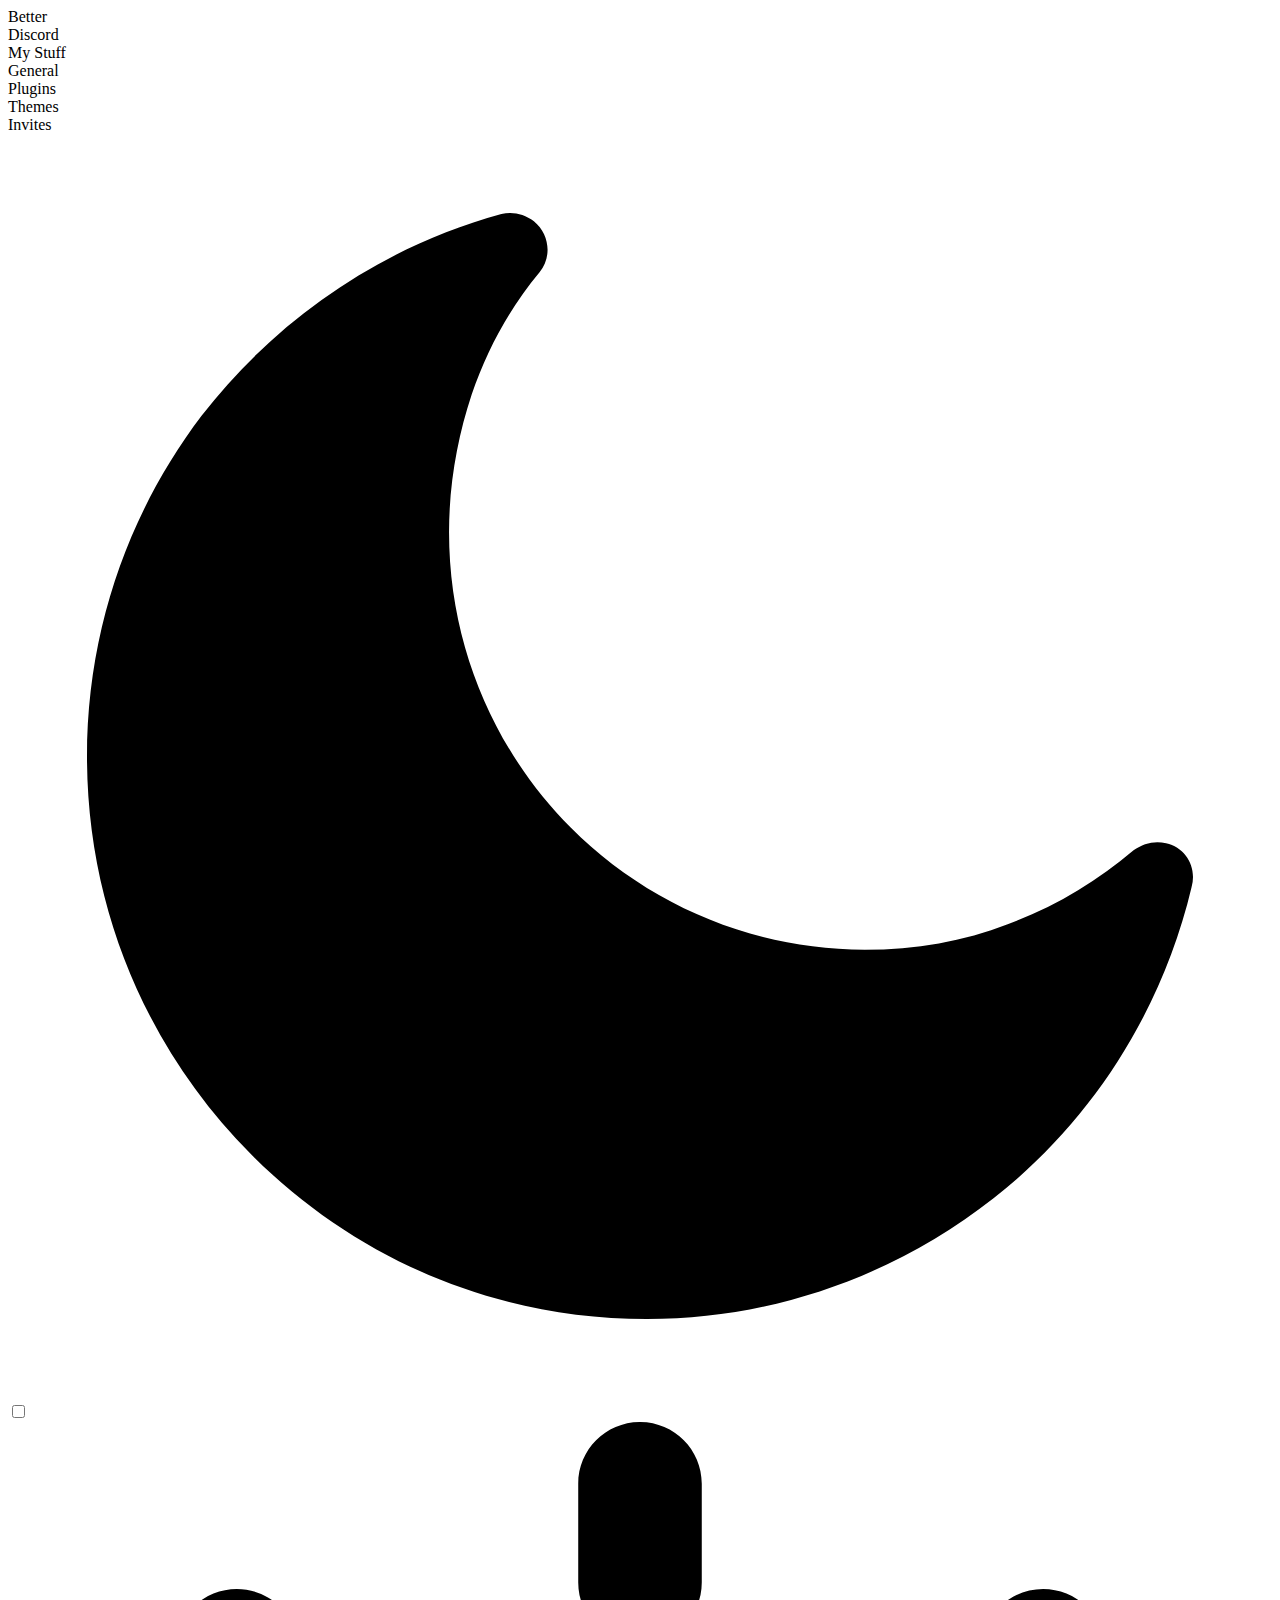
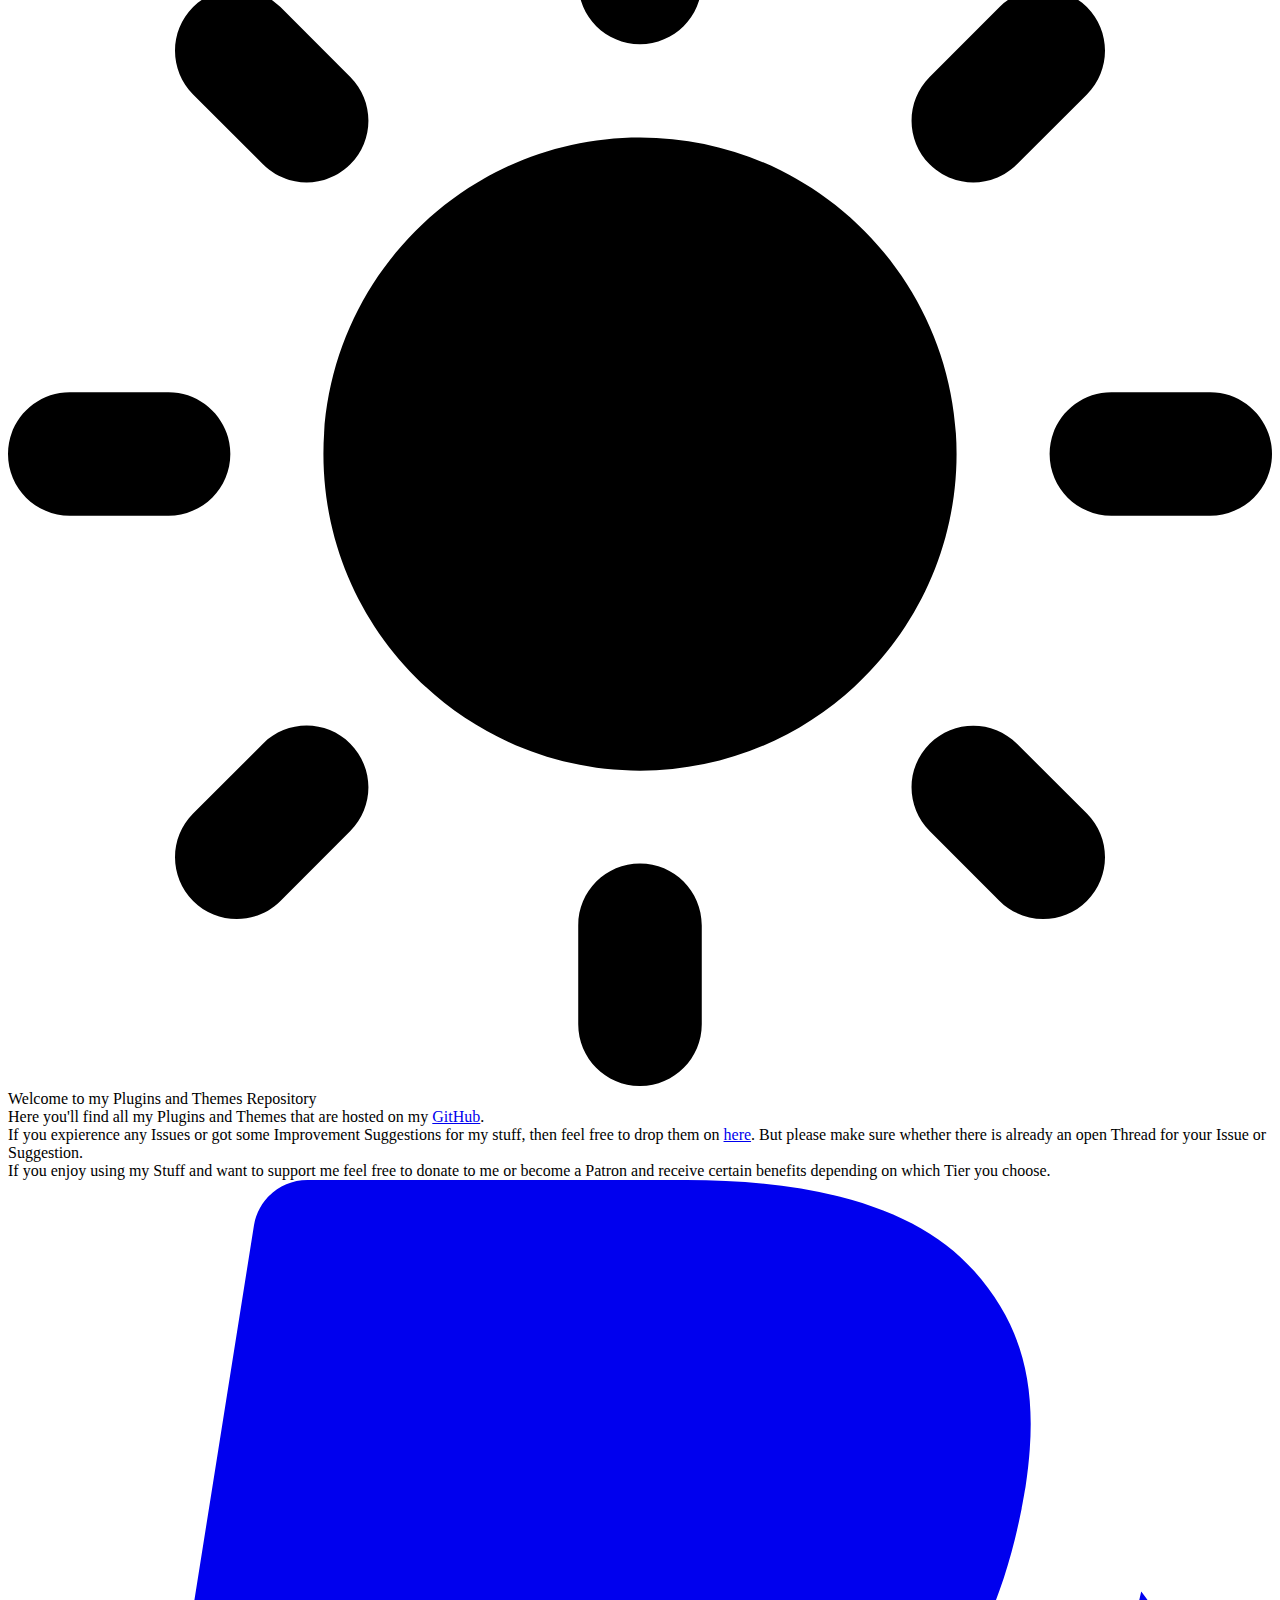
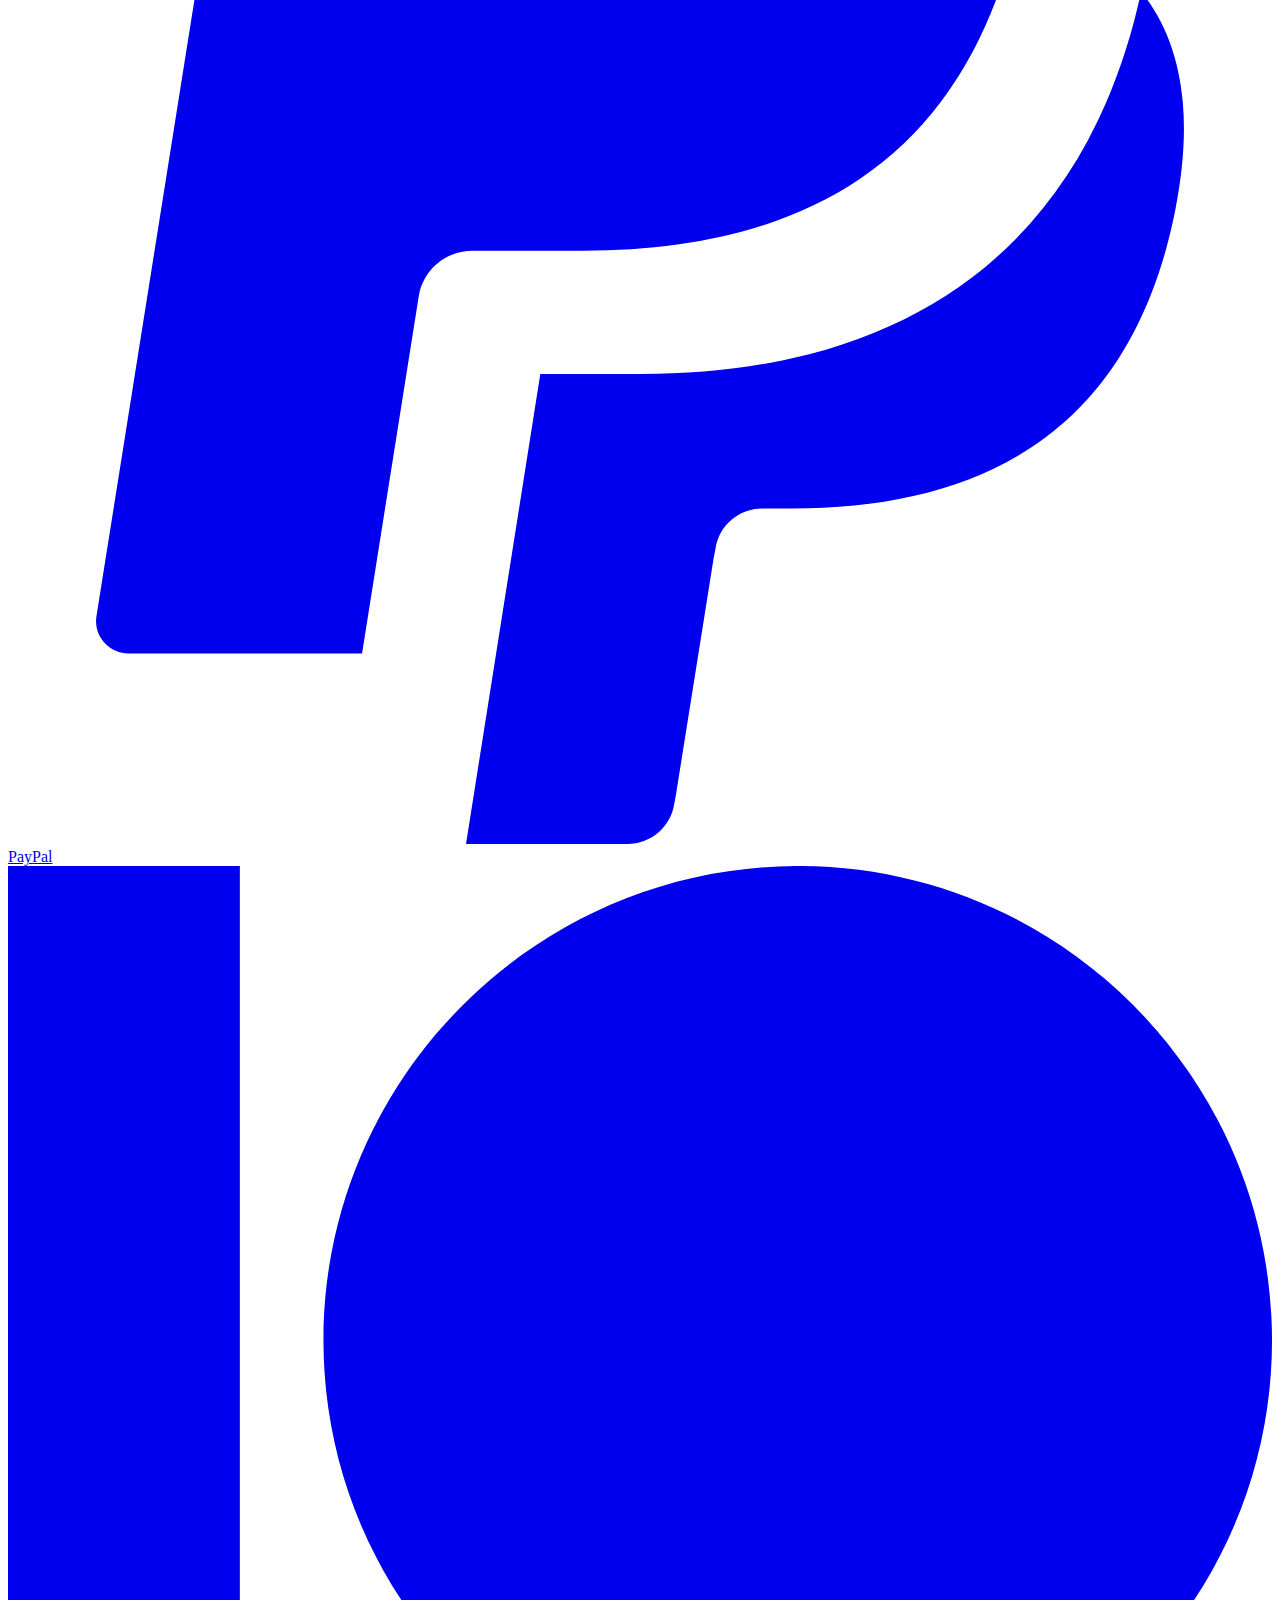
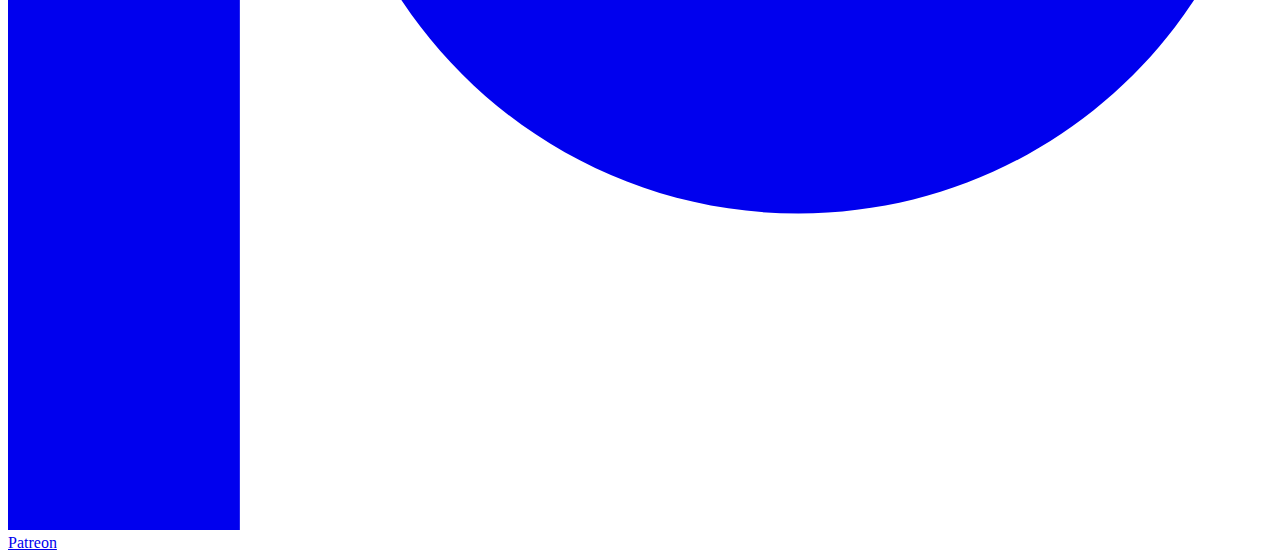
==== commit 25356adc: "Update index.html" ====
--- a/index.html
+++ b/index.html
@@ -2,8 +2,8 @@
 <html class="theme-dark">
 	<head>
 		<link type="image/x-icon" rel="shortcut icon" href="https://mwittrien.github.io/_res/imgs/favicon.ico?"></link>
-		<link type="text/css" rel="stylesheet" href="https://mwittrien.github.io/_res/css/discord.css"></link>
-		<link type="text/css" rel="stylesheet" href="https://mwittrien.github.io/_res/css/main.css"></link>
+		<link type="text/css" rel="stylesheet" href="https://kokofixcomputers.github.io/bdext/_res/css/discord.css"></link>
+		<link type="text/css" rel="stylesheet" href="https://kokofixcomputers.github.io/bdext/_res/css/main.css"></link>
 		<script src="https://mwittrien.github.io/downloader/downloader.js"></script>
 		<script src="https://mwittrien.github.io/_res/js/main.js"></script>
 		<title>BetterDiscord Addons</title>
@@ -37,4 +37,4 @@
 			<div class="layer-items"></div>
 		</div>
 	</body>
-</html>+</html>
